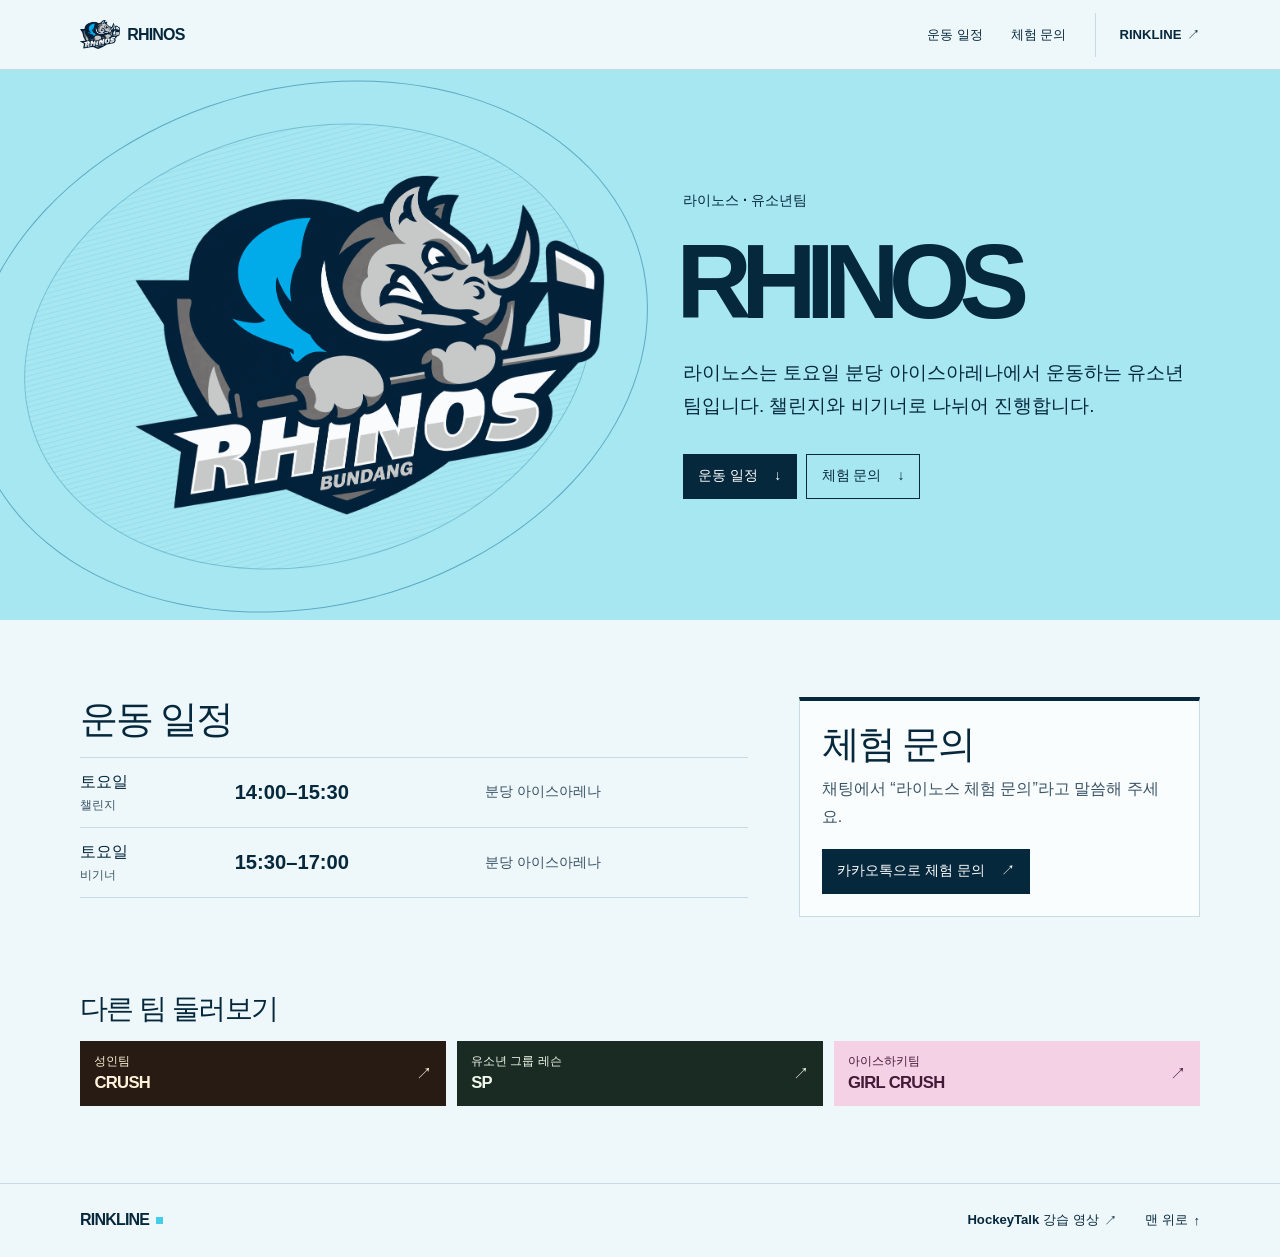
==== index.html @ 1366bc0f "Publish Rhinos-Hockey homepage" ====
<!doctype html>
<html lang="ko">
<head>
  <meta charset="utf-8">
  <meta name="viewport" content="width=device-width, initial-scale=1">
  <title>라이노스</title>
  <meta name="description" content="라이노스 아이스하키 팀을 소개합니다.">
  <link rel="canonical" href="https://wooengcompany.github.io/Rhinos-Hockey/">
  <meta property="og:type" content="website">
  <meta property="og:locale" content="ko_KR">
  <meta property="og:site_name" content="라이노스">
  <meta property="og:title" content="라이노스">
  <meta property="og:description" content="라이노스 아이스하키 팀을 소개합니다.">
  <meta property="og:url" content="https://wooengcompany.github.io/Rhinos-Hockey/">
  <meta property="og:image" content="https://wooengcompany.github.io/Rhinos-Hockey/logo.png">
  <link rel="icon" type="image/png" href="./favicon.png">
  <link rel="stylesheet" href="./style.css">
  <script type="application/ld+json">{"@context":"https://schema.org","@type":"WebSite","name":"라이노스","description":"라이노스 아이스하키 팀을 소개합니다.","url":"https://wooengcompany.github.io/Rhinos-Hockey/","inLanguage":"ko"}</script>
</head>
<body>
<div class="site site-rhinos theme-rhinos">
    
    <a class="skip-link" href="#main">본문으로 건너뛰기</a>
    <header class="site-header">
      <div class="wrap nav-inner">
        <a class="brand" href="./">
          <img src="./logo.png" alt="">
          <span>RHINOS</span>
        </a>
        <nav aria-label="주 메뉴">
          <a href="#schedule">운동 일정</a><a href="#join">체험 문의</a>
          <a class="hub-link" href="https://wooengcompany.github.io/Rinkline/">RINKLINE<span class="arrow" aria-hidden="true">↗</span></a>
        </nav>
      </div>
    </header>
    
    <main id="main">
      <section class="team-hero" aria-labelledby="team-title">
    <div class="wrap team-hero-inner">
      <div class="team-intro">
        <p class="eyebrow">라이노스 · 유소년팀</p>
        <h1 class="display" id="team-title">RHINOS</h1>
        <p class="hero-description">라이노스는 토요일 분당 아이스아레나에서 운동하는 유소년 팀입니다. 챌린지와 비기너로 나뉘어 진행합니다.</p>
        <div class="hero-actions">
          <a class="button " href="#schedule">운동 일정<span class="arrow" aria-hidden="true">↓</span></a>
          <a class="button button-outline" href="#join">체험 문의<span class="arrow" aria-hidden="true">↓</span></a>
        </div>
      </div>
      <div class="team-poster" aria-hidden="true">
        <div class="poster-detail"></div>
        <img src="./logo.png" alt="">
      </div>
    </div>
  </section>
      <div class="wrap section team-details">
        <section id="schedule" aria-labelledby="schedule-title">
          <h2 id="schedule-title">운동 일정</h2>
          <ul class="schedule-list"><li class="schedule-row">
      <span class="schedule-day">토요일<small>챌린지</small></span>
      <span class="schedule-time"><time datetime="14:00">14:00</time><span aria-hidden="true">–</span><span class="visually-hidden">부터 </span><time datetime="15:30">15:30</time></span>
      <span class="schedule-place">분당 아이스아레나</span>
    </li><li class="schedule-row">
      <span class="schedule-day">토요일<small>비기너</small></span>
      <span class="schedule-time"><time datetime="15:30">15:30</time><span aria-hidden="true">–</span><span class="visually-hidden">부터 </span><time datetime="17:00">17:00</time></span>
      <span class="schedule-place">분당 아이스아레나</span>
    </li></ul>
        </section>
        <section class="join-panel" id="join" aria-labelledby="join-title">
    <div>
      <h2 id="join-title">체험 문의</h2>
      <p>채팅에서 “라이노스 체험 문의”라고 말씀해 주세요.</p>
    </div>
    <a class="button " href="https://open.kakao.com/o/sJYblUYi">카카오톡으로 체험 문의<span class="arrow" aria-hidden="true">↗</span></a>
  </section>
      </div>
      <section class="wrap section nearby" aria-labelledby="nearby-title">
        <h2 id="nearby-title">다른 팀 둘러보기</h2>
        <div class="nearby-links">
          <a class="theme-crush" href="https://wooengcompany.github.io/Crush-Hockey/">
            <span><small>성인팀</small><strong>CRUSH</strong></span><span class="arrow" aria-hidden="true">↗</span>
          </a><a class="theme-sp" href="https://wooengcompany.github.io/SP-Hockey/">
            <span><small>유소년 그룹 레슨</small><strong>SP</strong></span><span class="arrow" aria-hidden="true">↗</span>
          </a><a class="theme-girlcrush" href="https://wooengcompany.github.io/Girlcrush-Hockey/">
            <span><small>아이스하키팀</small><strong>GIRL CRUSH</strong></span><span class="arrow" aria-hidden="true">↗</span>
          </a>
        </div>
      </section>
    </main>
    
    <footer class="site-footer">
      <div class="wrap footer-inner">
        <a class="brand" href="https://wooengcompany.github.io/Rinkline/">RINKLINE<span class="brand-dot" aria-hidden="true"></span></a>
        <nav aria-label="하단 메뉴">
          <a href="https://wooengcompany.github.io/HockeyTalk/">HockeyTalk 강습 영상<span class="arrow" aria-hidden="true">↗</span></a>
          <a href="#main">맨 위로<span class="arrow" aria-hidden="true">↑</span></a>
        </nav>
      </div>
    </footer>
  </div>
</body>
</html>
---- style.css ----
:root {
  color-scheme: light;
  font-family: Arial, "Apple SD Gothic Neo", "Malgun Gothic", sans-serif;
  font-synthesis: none;
  scroll-padding-top: 1rem;
}

*, *::before, *::after { box-sizing: border-box; }
body { margin: 0; }
h1, h2, h3, p, ul { margin: 0; }
a { color: inherit; text-decoration: none; }
img { display: block; max-width: 100%; height: auto; }
:focus-visible { outline: 3px solid currentColor; outline-offset: 4px; }

.theme-hub {
  --paper: #f4f3ea;
  --panel: #fffef8;
  --ink: #102433;
  --muted: #425462;
  --line: #d5d9d3;
  --accent: #c82b37;
  --action: #a9212c;
  --action-ink: #fff;
  --field: #102433;
  --field-ink: #f4f3ea;
  --card-bg: #102433;
  --card-ink: #fffef8;
}

.theme-crush {
  --paper: #fbf5e5;
  --panel: #fffcf4;
  --ink: #241b13;
  --muted: #5a4c37;
  --line: #ddceac;
  --accent: #ffc63c;
  --action: #ffc63c;
  --action-ink: #241b13;
  --field: #1e1812;
  --field-ink: #fff3cf;
  --card-bg: #271b13;
  --card-ink: #fff4d9;
}

.theme-rhinos {
  --paper: #eef7fa;
  --panel: #f9fdfe;
  --ink: #06283c;
  --muted: #3a5365;
  --line: #c6dbe3;
  --accent: #44cce9;
  --action: #06283c;
  --action-ink: #fff;
  --field: #a6e7f2;
  --field-ink: #06283c;
  --card-bg: #c5eaf3;
  --card-ink: #06283c;
}

.theme-sp {
  --paper: #eef1eb;
  --panel: #f9fbf6;
  --ink: #151c1b;
  --muted: #424e49;
  --line: #cdd6cd;
  --accent: #aee389;
  --action: #aee389;
  --action-ink: #151c1b;
  --field: #14231e;
  --field-ink: #f1f8eb;
  --card-bg: #1a2b23;
  --card-ink: #f1f8eb;
}

.theme-girlcrush {
  --paper: #fff2f5;
  --panel: #fffbfc;
  --ink: #3b1a32;
  --muted: #63455e;
  --line: #e9ccda;
  --accent: #f1a7cd;
  --action: #7f2257;
  --action-ink: #fff;
  --field: #f4cfdf;
  --field-ink: #421a38;
  --card-bg: #f4d1e4;
  --card-ink: #421a38;
}

.site {
  min-height: 100vh;
  background: var(--paper);
  color: var(--ink);
}

.wrap { width: min(1120px, calc(100% - clamp(2rem, 8vw, 7rem))); margin-inline: auto; }
.section { padding-block: clamp(2.75rem, 6vw, 5.5rem); }
.section-heading { margin-bottom: 1.45rem; }
.section-heading p, .join-panel p { margin-top: .55rem; color: var(--muted); line-height: 1.7; }
h2 { font-size: clamp(1.55rem, 3.1vw, 2.4rem); line-height: 1.15; letter-spacing: -.055em; }

.visually-hidden {
  position: absolute;
  width: 1px;
  height: 1px;
  clip-path: inset(50%);
  overflow: hidden;
  white-space: nowrap;
}

.skip-link {
  position: absolute;
  z-index: 5;
  top: .6rem;
  left: .6rem;
  transform: translateY(-200%);
  padding: .8rem;
  background: var(--panel);
  font-weight: 700;
}

.skip-link:focus-visible { transform: translateY(0); }
.site-header { border-bottom: 1px solid var(--line); }
.nav-inner, .footer-inner { display: flex; justify-content: space-between; align-items: center; gap: 1rem; }
.nav-inner { min-height: 69px; }
.brand { display: inline-flex; align-items: center; gap: .45rem; font-weight: 900; letter-spacing: -.05em; white-space: nowrap; }
.brand img { width: 40px; height: 40px; object-fit: contain; }
.site-sp .brand img { padding: 4px; background: var(--field); border-radius: 50%; }
.brand-dot { width: .42rem; height: .42rem; background: var(--accent); }
.site-header nav, .site-footer nav { display: flex; align-items: center; gap: clamp(.65rem, 3vw, 1.75rem); }
.site-header nav a, .site-footer nav a { display: inline-flex; align-items: center; gap: .35rem; min-height: 44px; font-size: .82rem; font-weight: 700; white-space: nowrap; }
.site-header nav a:hover, .site-footer nav a:hover { text-decoration: underline; text-underline-offset: .32rem; }
.hub-link { border-left: 1px solid var(--line); padding-left: clamp(.6rem, 2.5vw, 1.5rem); }
.arrow { flex: 0 0 auto; font-family: Arial, sans-serif; line-height: 1; }
.site-footer { padding-block: .9rem; border-top: 1px solid var(--line); }

.display {
  font-family: "Arial Black", Arial, sans-serif;
  font-size: clamp(3.35rem, 9.6vw, 9.3rem);
  font-weight: 900;
  line-height: .81;
  letter-spacing: -.105em;
}

.eyebrow { margin-bottom: clamp(1rem, 3vw, 1.8rem); font-size: .9rem; font-weight: 900; }
.hero-description { margin-block: clamp(1.25rem, 3vw, 2rem); font-size: clamp(.98rem, 1.8vw, 1.18rem); line-height: 1.75; }
.hero-actions { display: flex; flex-wrap: wrap; gap: .6rem; }
.button {
  display: inline-flex;
  justify-content: space-between;
  align-items: center;
  gap: 1rem;
  min-height: 45px;
  padding: .6rem .9rem;
  border: 1px solid var(--action);
  background: var(--action);
  color: var(--action-ink);
  font-size: .87rem;
  font-weight: 800;
  white-space: nowrap;
}

.button:hover { text-decoration: underline; text-underline-offset: .25rem; }
.button-outline { background: transparent; color: inherit; border-color: currentColor; }

.hub-hero {
  display: grid;
  grid-template-columns: 1fr 1fr;
  align-items: stretch;
  gap: clamp(1.6rem, 4.4vw, 4.15rem);
  padding-top: clamp(2.2rem, 6vw, 5.25rem);
}

.hub-intro { align-self: center; padding-block: .8rem 1.1rem; }
.hub-intro .eyebrow { display: flex; align-items: center; gap: .55rem; color: var(--action); }
.hub-intro .eyebrow::before { content: ""; width: 1.23rem; height: 3px; background: currentColor; }
.hub-intro .display { margin-left: -.06em; font-size: clamp(3rem, 9.2vw, 8.6rem); }
.hub-intro .display span { color: var(--action); }
.hub-intro .hero-description { color: var(--muted); }
.hub-poster {
  position: relative;
  isolation: isolate;
  display: grid;
  min-height: 325px;
  place-items: center;
  overflow: hidden;
  background: radial-gradient(ellipse at 43% 42%, #1f4353, var(--field) 78%);
  color: var(--field-ink);
}

.hub-poster::before, .hub-poster::after {
  position: absolute;
  content: "";
  width: 1px;
  height: 116%;
  top: -8%;
  left: 50%;
  background: #f4f3ea52;
  transform: rotate(37deg);
}

.hub-poster::after { background: #e7535b; transform: rotate(-37deg); opacity: .47; }
.hub-poster img { position: relative; z-index: 1; width: min(58%, 260px); filter: drop-shadow(0 10px 16px #081a27a6); }
.rink-diagram {
  position: absolute;
  top: 50%;
  left: 50%;
  width: 80%;
  aspect-ratio: 1.76;
  transform: translate(-50%, -50%) rotate(-14deg);
  border: 1px solid #f4f3ea70;
  border-radius: 21% / 36%;
  color: #f4f3ea70;
}

.rink-zone { position: absolute; top: 0; bottom: 0; border-left: 1px solid; }
.zone-left { left: 31%; }
.zone-right { right: 31%; }
.rink-faceoff, .rink-center { position: absolute; aspect-ratio: 1; width: 16%; border-radius: 50%; border: 1px solid; }
.faceoff-top-left { left: 11%; top: 13%; }
.faceoff-bottom-left { left: 11%; bottom: 13%; }
.faceoff-top-right { right: 11%; top: 13%; }
.faceoff-bottom-right { right: 11%; bottom: 13%; }
.rink-center { top: 50%; left: 50%; width: 17%; transform: translate(-50%, -50%); }

.team-grid { display: grid; grid-template-columns: repeat(4, minmax(0, 1fr)); gap: .75rem; }
.team-card {
  position: relative;
  display: flex;
  flex-direction: column;
  min-width: 0;
  padding: .65rem 1.15rem 1.2rem;
  background: var(--card-bg);
  color: var(--card-ink);
}

.team-card-logo { align-self: center; width: 100%; height: clamp(100px, 15vw, 164px); object-fit: contain; }
.team-card-copy { display: grid; gap: .3rem; margin-top: .6rem; }
.team-card-copy small { font-weight: 700; }
.team-card-copy strong { font-size: clamp(1.2rem, 2.2vw, 2rem); letter-spacing: -.075em; line-height: 1.05; }
.team-card-copy > span { font-size: .83rem; }
.team-card-arrow {
  position: absolute;
  top: .65rem;
  right: .65rem;
  display: grid;
  width: 32px;
  height: 32px;
  place-items: center;
  border: 1px solid;
  border-radius: 50%;
}

.team-card:hover .team-card-arrow, .team-card:focus-visible .team-card-arrow { color: var(--card-bg); background: var(--card-ink); border-color: var(--card-ink); }
.schedule-section { border-top: 1px solid var(--line); background: var(--panel); }
.hub-schedule-grid { display: grid; grid-template-columns: repeat(2, minmax(0, 1fr)); gap: .85rem; }
.hub-schedule-card { padding: 1.15rem; border: 1px solid var(--line); background: var(--paper); color: var(--ink); }
.hub-schedule-card h3 a { display: flex; justify-content: space-between; align-items: center; gap: .75rem; font-size: 1.2rem; font-weight: 900; letter-spacing: -.06em; }
.hub-schedule-card h3 a:hover { text-decoration: underline; text-underline-offset: .25rem; }
.schedule-list { list-style: none; padding: 0; margin-top: 1rem; border-top: 1px solid var(--line); }
.schedule-row { display: grid; grid-template-columns: minmax(4.1rem, 1fr) minmax(5.9rem, 1fr) minmax(7rem, 1.5fr); align-items: center; gap: .4rem .7rem; padding: .85rem 0; border-bottom: 1px solid var(--line); }
.schedule-day { font-weight: 800; }
.schedule-day small { display: block; margin-top: .25rem; color: var(--muted); font-size: .78rem; font-weight: 700; }
.schedule-time { font-weight: 700; font-variant-numeric: tabular-nums; white-space: nowrap; }
.schedule-place { color: var(--muted); font-size: .85rem; line-height: 1.5; }

.team-hero {
  position: relative;
  isolation: isolate;
  overflow: hidden;
  background: var(--field);
  color: var(--field-ink);
}

.team-hero-inner {
  display: grid;
  grid-template-columns: minmax(0, 1fr) minmax(0, 1fr);
  align-items: center;
  gap: 1.5rem;
  min-height: clamp(400px, 47vw, 550px);
  padding-block: clamp(2.5rem, 6vw, 5rem);
}

.team-intro, .team-poster { position: relative; }
.team-intro { z-index: 2; }
.team-intro .hero-description { max-width: 27em; }
.team-hero .display { margin-left: -.065em; }
.team-poster { display: grid; place-items: center; height: 100%; min-height: 260px; }
.team-poster img { z-index: 1; width: min(98%, 470px); max-height: 390px; object-fit: contain; }
.poster-detail { position: absolute; inset: 0; pointer-events: none; }
.site-crush .team-hero::before {
  content: "";
  position: absolute;
  z-index: -1;
  inset: -30% -29% -30% 56%;
  border-left: 12px double #ffc63c75;
  background: repeating-linear-gradient(90deg, #ffc63c0c 0 3px, transparent 3px 18px), #3d2614;
  transform: skew(-24deg);
}

.site-crush .poster-detail { inset: 9% 10%; border: 1px solid #ffc63c94; transform: skew(-20deg); }
.site-crush .team-poster img { filter: drop-shadow(0 12px 15px #0007); }

.site-rhinos .team-hero-inner { grid-template-columns: minmax(0, 1.12fr) minmax(0, 1fr); }
.site-rhinos .team-intro { order: 2; }
.site-rhinos .team-hero .display { font-size: clamp(3.2rem, 8.2vw, 8.1rem); }
.site-rhinos .poster-detail { inset: -15% 1% -16% -20%; border: 1px solid #0d688a7a; border-radius: 52%; transform: rotate(-15deg); }
.site-rhinos .poster-detail::before {
  position: absolute;
  content: "";
  inset: 8%;
  border: 1px solid #0d688a4a;
  border-radius: inherit;
  background: repeating-linear-gradient(0deg, #11789b14 0 1px, transparent 1px 5px);
}

.site-sp .team-hero {
  background-image: linear-gradient(#ccf5d412 1px, transparent 1px), linear-gradient(90deg, #ccf5d412 1px, transparent 1px);
  background-size: 29px 29px;
}

.site-sp .team-hero-inner { grid-template-columns: minmax(0, .68fr) minmax(0, 1.32fr); }
.site-sp .team-hero .display { color: var(--accent); font-size: clamp(4.5rem, 15vw, 13rem); }
.site-sp .team-poster img { width: min(82%, 380px); }
.site-sp .poster-detail { inset: 2%; border: 1px solid #aee38986; background: #0e1b1770; }
.site-sp .poster-detail::after { position: absolute; content: ""; inset: 8px; border: 1px dashed #aee38955; }

.site-girlcrush .team-hero-inner { grid-template-columns: minmax(0, .91fr) minmax(0, 1.09fr); }
.site-girlcrush .team-hero .display { font-size: clamp(3.4rem, 8.65vw, 8rem); }
.site-girlcrush .team-poster img { width: min(90%, 370px); }
.site-girlcrush .poster-detail { inset: 4% 7%; border-radius: 50% 46% 50% 43%; border: 1px solid #7f22578a; transform: rotate(-14deg); }
.site-girlcrush .poster-detail::before {
  position: absolute;
  content: "";
  inset: 8% -7%;
  border-radius: inherit;
  border: 1px solid #7f22576e;
  transform: rotate(28deg);
}

.site-girlcrush .team-hero::before {
  position: absolute;
  z-index: -1;
  content: "";
  inset: -22% -9% -50% 42%;
  background: #edb6d5;
  border-radius: 50%;
  transform: rotate(-26deg);
}

.team-details { display: grid; grid-template-columns: minmax(0, 1.25fr) minmax(0, .75fr); gap: clamp(1.6rem, 4vw, 4rem); }
.team-details .schedule-row { min-height: 70px; grid-template-columns: minmax(4rem, .6fr) minmax(7rem, 1fr) minmax(7rem, 1.1fr); }
.team-details .schedule-time { font-size: clamp(.95rem, 2vw, 1.26rem); }
.join-panel { display: flex; flex-direction: column; align-items: flex-start; justify-content: space-between; gap: 1.2rem; padding: 1.35rem; background: var(--panel); border: 1px solid var(--line); border-top: 4px solid var(--action); }
.join-panel .join-status { display: inline-flex; align-items: center; gap: .55rem; margin: 0; padding: .35rem .6rem; border: 1px solid var(--line); color: var(--ink); font-size: .8rem; font-weight: 700; }
.join-status span { width: .42rem; height: .42rem; border-radius: 50%; background: var(--muted); }
.nearby { padding-top: 0; }
.nearby h2 { margin-bottom: 1rem; font-size: clamp(1.25rem, 2.5vw, 1.75rem); }
.nearby-links { display: grid; grid-template-columns: repeat(3, minmax(0, 1fr)); gap: .65rem; }
.nearby-links a { display: flex; justify-content: space-between; align-items: center; gap: .6rem; padding: .8rem .9rem; background: var(--card-bg); color: var(--card-ink); }
.nearby-links a:hover strong { text-decoration: underline; text-underline-offset: .23rem; }
.nearby-links strong, .nearby-links small { display: block; }
.nearby-links strong { margin-top: .25rem; font-size: 1.04rem; letter-spacing: -.04em; }
.nearby-links small { font-size: .72rem; }

@media (max-width: 860px) {
  .hub-poster { min-height: 285px; }
  .hub-schedule-card .schedule-row { grid-template-columns: minmax(4rem, 1fr) auto; }
  .hub-schedule-card .schedule-place { grid-column: 1 / -1; }
  .team-details { grid-template-columns: minmax(0, 1.2fr) minmax(0, .8fr); }
  .team-details .schedule-row { grid-template-columns: minmax(4rem, 1fr) auto; }
  .team-details .schedule-place { grid-column: 1 / -1; }
}

@media (max-width: 640px) {
  .nav-inner { min-height: 56px; gap: .4rem; }
  .brand { font-size: .82rem; gap: .3rem; }
  .brand img { width: 29px; height: 29px; }
  .site-header nav { gap: .55rem; }
  .site-header nav a, .site-footer nav a { font-size: .72rem; }
  .hub-link { padding-left: .45rem; }
  .hub-hero { grid-template-columns: 1fr; gap: .75rem; }
  .hub-intro { padding-top: 0; }
  .hub-intro .display { font-size: clamp(3.35rem, 15.4vw, 6.2rem); }
  .hub-poster { min-height: 0; aspect-ratio: 1.65; }
  .hub-poster img { width: min(44%, 165px); }
  .team-grid { grid-template-columns: repeat(2, minmax(0, 1fr)); gap: .55rem; }
  .team-card { padding: .55rem .75rem .8rem; }
  .team-card-arrow { width: 25px; height: 25px; top: .45rem; right: .45rem; }
  .team-card-logo { height: clamp(96px, 24vw, 145px); }
  .hub-schedule-grid { grid-template-columns: 1fr; }
  .hub-schedule-card { padding: .95rem; }
  .hub-schedule-card .schedule-row, .team-details .schedule-row { grid-template-columns: minmax(3.65rem, .8fr) minmax(5.5rem, 1.2fr) minmax(5rem, 1.32fr); }
  .hub-schedule-card .schedule-place, .team-details .schedule-place { grid-column: auto; }
  .team-hero .team-hero-inner { grid-template-columns: 1fr; gap: 1.6rem; padding-block: 2.4rem 1.65rem; }
  .site-rhinos .team-intro { order: 0; }
  .team-hero .display, .site-rhinos .team-hero .display, .site-girlcrush .team-hero .display { font-size: clamp(3.85rem, 16vw, 6.5rem); }
  .site-sp .team-hero .display { font-size: clamp(5.25rem, 28vw, 8rem); }
  .team-poster { min-height: 0; height: auto; aspect-ratio: 1.7; }
  .team-poster img { width: 85%; max-height: min(57vw, 280px); }
  .site-crush .team-hero::before { inset: -30% -66% -30% 65%; }
  .site-rhinos .poster-detail { inset: -5% 7%; }
  .site-girlcrush .team-hero::before { inset: 15% -38% -40% 28%; }
  .site-girlcrush .team-poster img { width: 74%; }
  .team-details { grid-template-columns: 1fr; }
  .nearby-links { grid-template-columns: 1fr; }
}

@media (max-width: 365px) {
  .site-header .brand img { display: none; }
  .schedule-row { font-size: .87rem; }
  .schedule-place { font-size: .74rem; }
  .site-footer nav { gap: .5rem; }
}
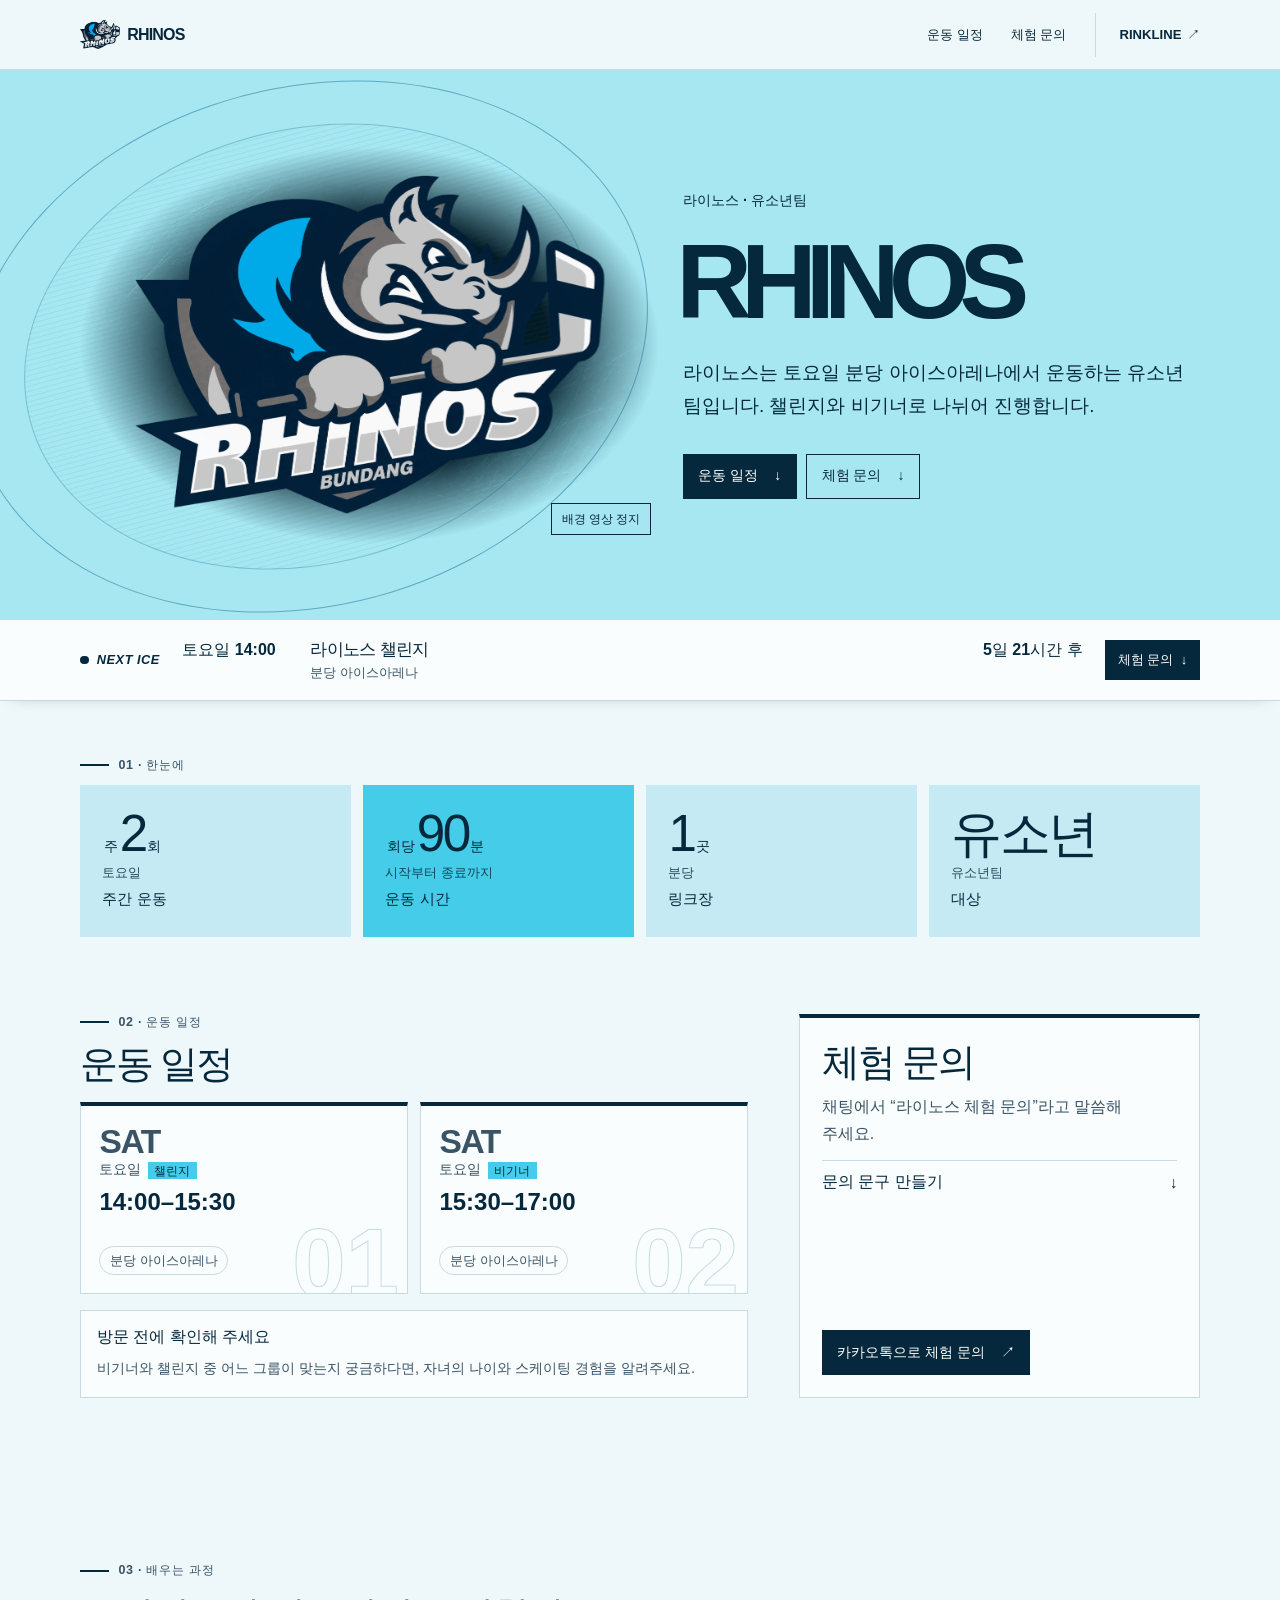
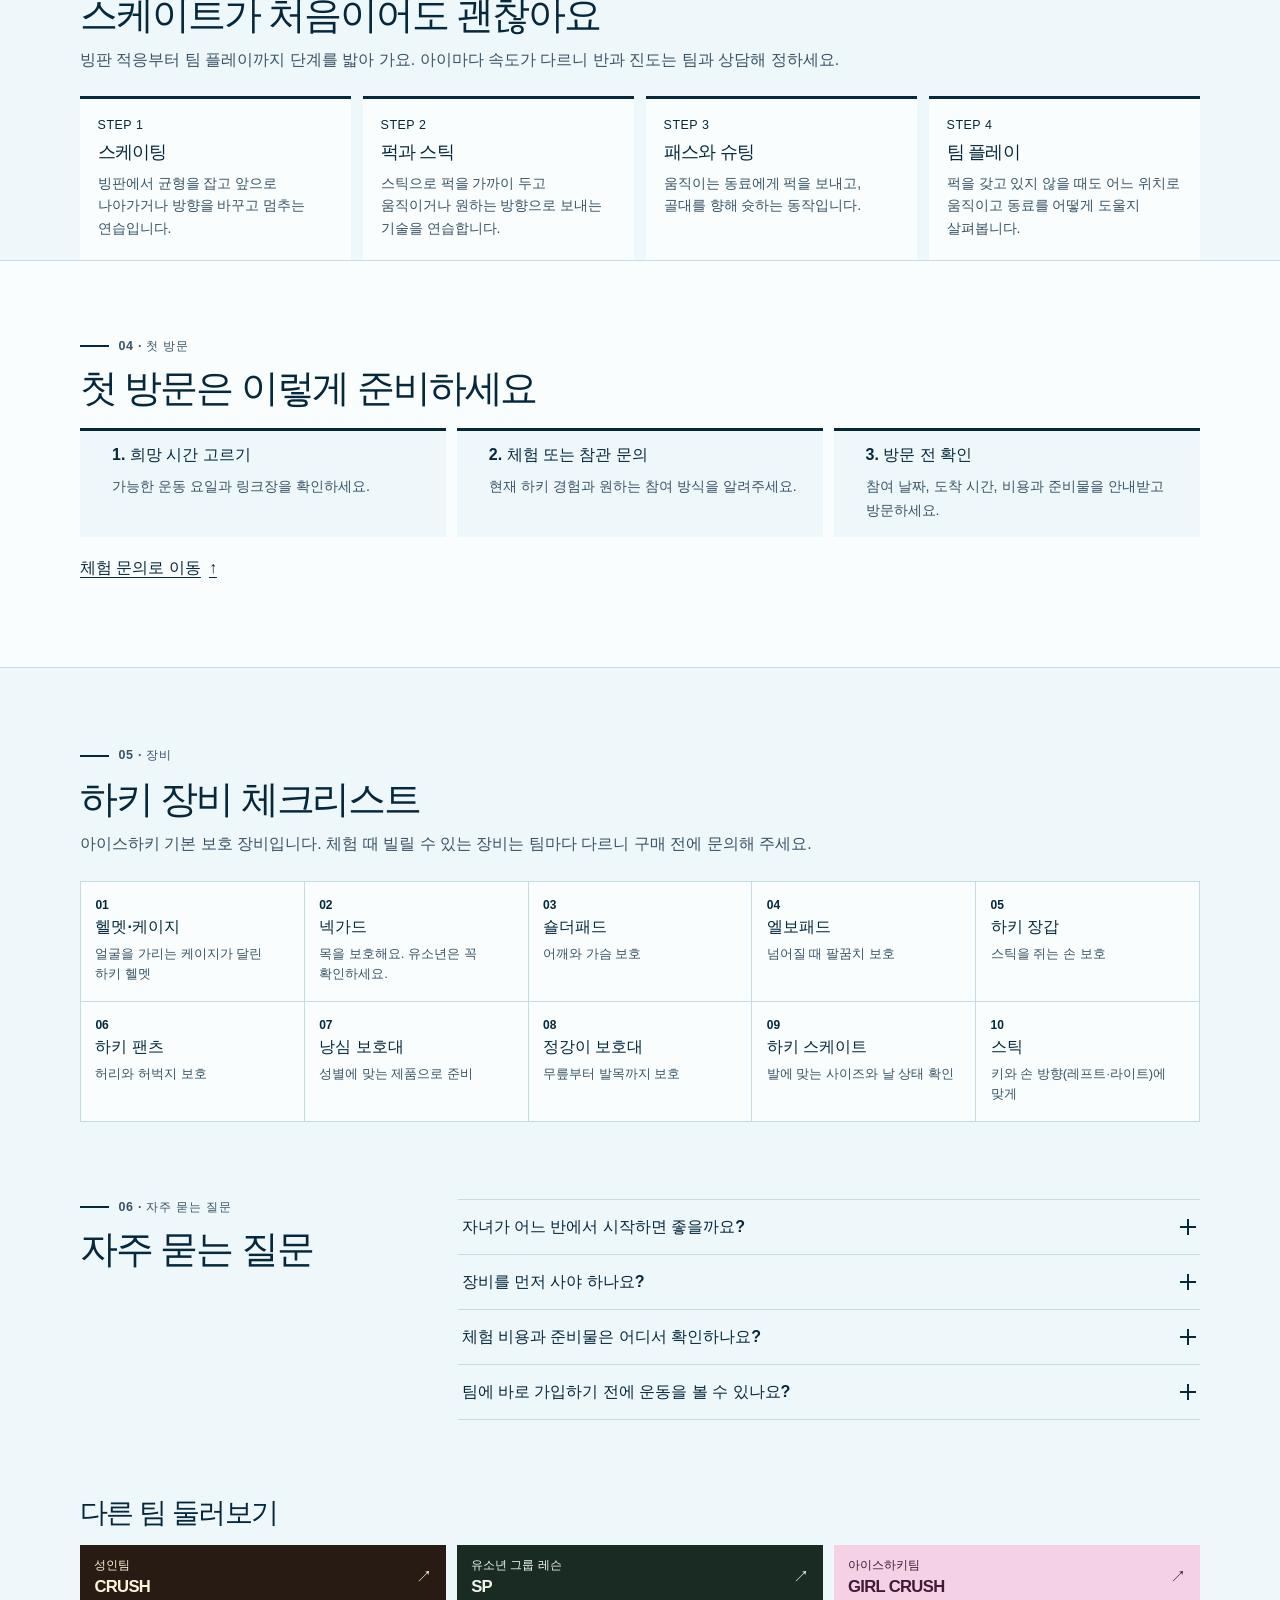
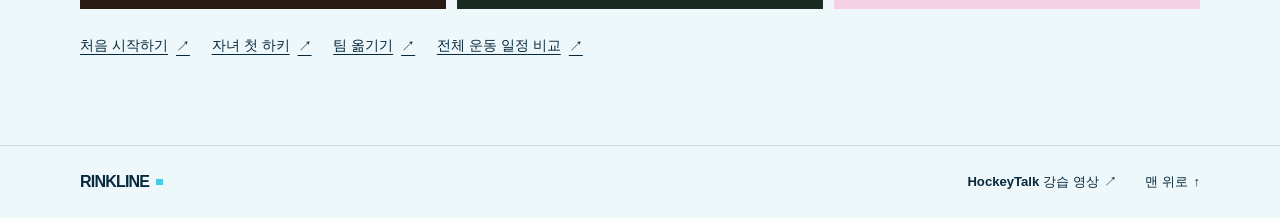
==== commit 7e82f306: "Deploy Rinkline-Source 0eb3ad169623afc0fc95e0899c958bcfd9ff8567" ====
--- a/index.html
+++ b/index.html
@@ -15,7 +15,9 @@
   <meta property="og:image" content="https://wooengcompany.github.io/Rhinos-Hockey/logo.png">
   <link rel="icon" type="image/png" href="./favicon.png">
   <link rel="stylesheet" href="./style.css">
-  <script type="application/ld+json">{"@context":"https://schema.org","@type":"WebSite","name":"라이노스","description":"라이노스 아이스하키 팀을 소개합니다.","url":"https://wooengcompany.github.io/Rhinos-Hockey/","inLanguage":"ko"}</script>
+  <script type="application/ld+json">{"@context":"https://schema.org","@graph":[{"@type":"WebSite","@id":"https://wooengcompany.github.io/Rhinos-Hockey/#website","name":"라이노스","url":"https://wooengcompany.github.io/Rhinos-Hockey/","inLanguage":"ko"},{"@type":"WebPage","@id":"https://wooengcompany.github.io/Rhinos-Hockey/#webpage","name":"라이노스","description":"라이노스 아이스하키 팀을 소개합니다.","url":"https://wooengcompany.github.io/Rhinos-Hockey/","inLanguage":"ko","isPartOf":{"@id":"https://wooengcompany.github.io/Rhinos-Hockey/#website"}}]}</script>
+  <script type="module" src="./practice-clock.mjs"></script>
+  <script type="module" src="./inquiry-draft.mjs"></script>
 </head>
 <body>
 <div class="site site-rhinos theme-rhinos">
@@ -24,7 +26,7 @@
     <header class="site-header">
       <div class="wrap nav-inner">
         <a class="brand" href="./">
-          <img src="./logo.png" alt="">
+          <img src="./logo.png" width="40" height="40" alt="">
           <span>RHINOS</span>
         </a>
         <nav aria-label="주 메뉴">
@@ -46,33 +48,124 @@
           <a class="button button-outline" href="#join">체험 문의<span class="arrow" aria-hidden="true">↓</span></a>
         </div>
       </div>
-      <div class="team-poster" aria-hidden="true">
-        <div class="poster-detail"></div>
-        <img src="./logo.png" alt="">
+      <div class="team-poster">
+        <video class="hero-video" autoplay muted loop playsinline preload="metadata" poster="./ice-texture.webp" aria-hidden="true" tabindex="-1">
+      <source src="./hero.mp4" type="video/mp4">
+    </video>
+        <div class="poster-detail" aria-hidden="true"></div>
+        <img src="./logo.png" width="1145" height="826" alt="" fetchpriority="high">
+        <button type="button" class="video-toggle" aria-pressed="false" hidden>배경 영상 정지</button>
       </div>
     </div>
   </section>
+  <div class="next-practice" data-next-practice="1" hidden>
+    <div class="wrap next-practice-inner">
+      <p class="next-up-label">NEXT ICE</p>
+      <ol></ol>
+      <a class="next-cta" href="#join">체험 문의<span class="arrow" aria-hidden="true">↓</span></a>
+    </div>
+  </div>
+      <section class="wrap team-stats" aria-labelledby="stats-title">
+    <p class="chapter">01 · 한눈에</p>
+    <h2 class="visually-hidden" id="stats-title">라이노스 한눈에 보기</h2>
+    <dl class="stat-cards">
+      <div>
+        <dt>주간 운동</dt>
+        <dd><span class="stat-value"><small>주</small>2<small>회</small></span><span class="stat-note">토요일</span></dd>
+      </div><div>
+        <dt>운동 시간</dt>
+        <dd><span class="stat-value"><small>회당</small>90<small>분</small></span><span class="stat-note">시작부터 종료까지</span></dd>
+      </div><div>
+        <dt>링크장</dt>
+        <dd><span class="stat-value">1<small>곳</small></span><span class="stat-note">분당</span></dd>
+      </div><div>
+        <dt>대상</dt>
+        <dd><span class="stat-value">유소년</span><span class="stat-note">유소년팀</span></dd>
+      </div>
+    </dl>
+  </section>
       <div class="wrap section team-details">
         <section id="schedule" aria-labelledby="schedule-title">
+          <p class="chapter">02 · 운동 일정</p>
           <h2 id="schedule-title">운동 일정</h2>
-          <ul class="schedule-list"><li class="schedule-row">
-      <span class="schedule-day">토요일<small>챌린지</small></span>
+          <ul class="schedule-list"><li class="schedule-row" data-day="토요일" data-region="분당" data-team="라이노스 챌린지" data-place="분당 아이스아레나">
+      <span class="schedule-day"><b class="schedule-code" aria-hidden="true">SAT</b>토요일<small>챌린지</small></span>
       <span class="schedule-time"><time datetime="14:00">14:00</time><span aria-hidden="true">–</span><span class="visually-hidden">부터 </span><time datetime="15:30">15:30</time></span>
-      <span class="schedule-place">분당 아이스아레나</span>
-    </li><li class="schedule-row">
-      <span class="schedule-day">토요일<small>비기너</small></span>
+      <a class="schedule-place" href="https://map.naver.com/p/search/%EB%B6%84%EB%8B%B9%20%EC%95%84%EC%9D%B4%EC%8A%A4%EC%95%84%EB%A0%88%EB%82%98">분당 아이스아레나<span class="visually-hidden"> 지도 보기</span></a>
+    </li><li class="schedule-row" data-day="토요일" data-region="분당" data-team="라이노스 비기너" data-place="분당 아이스아레나">
+      <span class="schedule-day"><b class="schedule-code" aria-hidden="true">SAT</b>토요일<small>비기너</small></span>
       <span class="schedule-time"><time datetime="15:30">15:30</time><span aria-hidden="true">–</span><span class="visually-hidden">부터 </span><time datetime="17:00">17:00</time></span>
-      <span class="schedule-place">분당 아이스아레나</span>
+      <a class="schedule-place" href="https://map.naver.com/p/search/%EB%B6%84%EB%8B%B9%20%EC%95%84%EC%9D%B4%EC%8A%A4%EC%95%84%EB%A0%88%EB%82%98">분당 아이스아레나<span class="visually-hidden"> 지도 보기</span></a>
     </li></ul>
+          <div class="visit-note"><h3>방문 전에 확인해 주세요</h3><p>비기너와 챌린지 중 어느 그룹이 맞는지 궁금하다면, 자녀의 나이와 스케이팅 경험을 알려주세요.</p></div>
         </section>
         <section class="join-panel" id="join" aria-labelledby="join-title">
     <div>
       <h2 id="join-title">체험 문의</h2>
       <p>채팅에서 “라이노스 체험 문의”라고 말씀해 주세요.</p>
+        <details class="inquiry-draft" data-team="라이노스" hidden>
+          <summary>문의 문구 만들기<span class="arrow" aria-hidden="true">↓</span></summary>
+          <p class="draft-help">문구를 복사한 뒤 채팅이나 이메일에서 빈칸을 채워 보내세요.</p>
+          <div class="draft-controls">
+            <label>문의 목적
+              <select name="purpose">
+                <option value="youth">자녀 체험</option>
+                <option value="transfer">팀 이동</option>
+                <option value="watch">훈련 참관</option>
+              </select>
+            </label>
+            <label>희망 일정
+              <select name="session">
+                <option value="">일정 상담</option>
+                <option>토요일 챌린지 14:00–15:30 · 분당 아이스아레나</option><option>토요일 비기너 15:30–17:00 · 분당 아이스아레나</option>
+              </select>
+            </label>
+          </div>
+          <label class="draft-message">보낼 문구<textarea readonly rows="6"></textarea></label>
+          <div class="draft-feedback"><button type="button" class="copy-draft" hidden>문구 복사</button><span role="status"></span></div>
+        </details>
     </div>
     <a class="button " href="https://open.kakao.com/o/sJYblUYi">카카오톡으로 체험 문의<span class="arrow" aria-hidden="true">↗</span></a>
   </section>
       </div>
+      <section class="wrap section learn" aria-labelledby="learn-title">
+    <div class="section-heading">
+      <p class="chapter">03 · 배우는 과정</p>
+      <h2 id="learn-title">스케이트가 처음이어도 괜찮아요</h2>
+      <p>빙판 적응부터 팀 플레이까지 단계를 밟아 가요. 아이마다 속도가 다르니 반과 진도는 팀과 상담해 정하세요.</p>
+    </div>
+    <ol class="learn-steps">
+      <li><span class="learn-step">STEP 1</span><strong>스케이팅</strong><p>빙판에서 균형을 잡고 앞으로 나아가거나 방향을 바꾸고 멈추는 연습입니다.</p></li><li><span class="learn-step">STEP 2</span><strong>퍽과 스틱</strong><p>스틱으로 퍽을 가까이 두고 움직이거나 원하는 방향으로 보내는 기술을 연습합니다.</p></li><li><span class="learn-step">STEP 3</span><strong>패스와 슈팅</strong><p>움직이는 동료에게 퍽을 보내고, 골대를 향해 슛하는 동작입니다.</p></li><li><span class="learn-step">STEP 4</span><strong>팀 플레이</strong><p>퍽을 갖고 있지 않을 때도 어느 위치로 움직이고 동료를 어떻게 도울지 살펴봅니다.</p></li>
+    </ol>
+  </section>
+      <section class="visit-section" aria-labelledby="visit-title">
+        <div class="wrap section">
+          <p class="chapter">04 · 첫 방문</p>
+          <h2 id="visit-title">첫 방문은 이렇게 준비하세요</h2>
+          <ol class="visit-steps">
+            <li><strong>희망 시간 고르기</strong><p>가능한 운동 요일과 링크장을 확인하세요.</p></li>
+            <li><strong>체험 또는 참관 문의</strong><p>현재 하키 경험과 원하는 참여 방식을 알려주세요.</p></li>
+            <li><strong>방문 전 확인</strong><p>참여 날짜, 도착 시간, 비용과 준비물을 안내받고 방문하세요.</p></li>
+          </ol>
+          <a class="text-link" href="#join">체험 문의로 이동<span class="arrow" aria-hidden="true">↑</span></a>
+        </div>
+      </section>
+      <section class="wrap section gear" aria-labelledby="gear-title">
+    <div class="section-heading">
+      <p class="chapter">05 · 장비</p>
+      <h2 id="gear-title">하키 장비 체크리스트</h2>
+      <p>아이스하키 기본 보호 장비입니다. 체험 때 빌릴 수 있는 장비는 팀마다 다르니 구매 전에 문의해 주세요.</p>
+    </div>
+    <ol class="gear-list">
+      <li><strong>헬멧·케이지</strong><span>얼굴을 가리는 케이지가 달린 하키 헬멧</span></li><li><strong>넥가드</strong><span>목을 보호해요. 유소년은 꼭 확인하세요.</span></li><li><strong>숄더패드</strong><span>어깨와 가슴 보호</span></li><li><strong>엘보패드</strong><span>넘어질 때 팔꿈치 보호</span></li><li><strong>하키 장갑</strong><span>스틱을 쥐는 손 보호</span></li><li><strong>하키 팬츠</strong><span>허리와 허벅지 보호</span></li><li><strong>낭심 보호대</strong><span>성별에 맞는 제품으로 준비</span></li><li><strong>정강이 보호대</strong><span>무릎부터 발목까지 보호</span></li><li><strong>하키 스케이트</strong><span>발에 맞는 사이즈와 날 상태 확인</span></li><li><strong>스틱</strong><span>키와 손 방향(레프트·라이트)에 맞게</span></li>
+    </ol>
+  </section>
+      <section class="wrap section faq-section" aria-labelledby="faq-title">
+    <div><p class="chapter">06 · 자주 묻는 질문</p><h2 id="faq-title">자주 묻는 질문</h2></div>
+    <div class="faq-list">
+      <details><summary>자녀가 어느 반에서 시작하면 좋을까요?<span aria-hidden="true"></span></summary><p>자녀의 나이와 스케이트 경험을 알려주세요. 라이노스는 비기너와 챌린지 시간이 따로 있고, SP는 그룹 레슨의 참여 대상과 운영 방식을 문의할 수 있어요.</p></details><details><summary>장비를 먼저 사야 하나요?<span aria-hidden="true"></span></summary><p>구매 전에 체험에 필요한 장비와 대여 가능한 품목을 확인해 보세요. 장비가 있다면 보유한 품목을 알려주면 준비물을 안내받기 쉽습니다.</p></details><details><summary>체험 비용과 준비물은 어디서 확인하나요?<span aria-hidden="true"></span></summary><p>희망 팀 페이지의 문의 채널에서 체험 비용, 장비 대여 여부, 준비물과 도착 시간을 확인해 주세요.</p></details><details><summary>팀에 바로 가입하기 전에 운동을 볼 수 있나요?<span aria-hidden="true"></span></summary><p>체험이나 참관이 가능한 날짜를 팀에 문의해 주세요. 기존 하키 경험과 방문 가능한 요일을 함께 알려주면 이야기를 시작하기 쉽습니다.</p></details>
+    </div>
+  </section>
       <section class="wrap section nearby" aria-labelledby="nearby-title">
         <h2 id="nearby-title">다른 팀 둘러보기</h2>
         <div class="nearby-links">
@@ -84,7 +177,12 @@
             <span><small>아이스하키팀</small><strong>GIRL CRUSH</strong></span><span class="arrow" aria-hidden="true">↗</span>
           </a>
         </div>
+        <div class="team-guide-links">
+          <a class="text-link" href="https://wooengcompany.github.io/Rinkline/#start">처음 시작하기<span class="arrow" aria-hidden="true">↗</span></a><a class="text-link" href="https://wooengcompany.github.io/Rinkline/#youth">자녀 첫 하키<span class="arrow" aria-hidden="true">↗</span></a><a class="text-link" href="https://wooengcompany.github.io/Rinkline/#transfer">팀 옮기기<span class="arrow" aria-hidden="true">↗</span></a>
+          <a class="text-link" href="https://wooengcompany.github.io/Rinkline/#schedule">전체 운동 일정 비교<span class="arrow" aria-hidden="true">↗</span></a>
+        </div>
       </section>
+      <a class="sticky-cta" href="#join">라이노스 체험 문의<span class="arrow" aria-hidden="true">↑</span></a>
     </main>
     
     <footer class="site-footer">
--- a/style.css
+++ b/style.css
@@ -88,6 +88,8 @@
 }
 
 .site {
+  --motion-ease: cubic-bezier(.2, .75, .3, 1);
+  --motion-fast: 180ms;
   min-height: 100vh;
   background: var(--paper);
   color: var(--ink);
@@ -97,6 +99,7 @@
 .section { padding-block: clamp(2.75rem, 6vw, 5.5rem); }
 .section-heading { margin-bottom: 1.45rem; }
 .section-heading p, .join-panel p { margin-top: .55rem; color: var(--muted); line-height: 1.7; }
+.section-heading p, .join-panel p, .hero-description, .schedule-place { word-break: keep-all; overflow-wrap: anywhere; }
 h2 { font-size: clamp(1.55rem, 3.1vw, 2.4rem); line-height: 1.15; letter-spacing: -.055em; }
 
 .visually-hidden {
@@ -167,7 +170,7 @@
   display: grid;
   grid-template-columns: 1fr 1fr;
   align-items: stretch;
-  gap: clamp(1.6rem, 4.4vw, 4.15rem);
+  gap: clamp(1rem, 3vw, 2rem) clamp(1.6rem, 4.4vw, 4.15rem);
   padding-top: clamp(2.2rem, 6vw, 5.25rem);
 }
 
@@ -184,7 +187,8 @@
   min-height: 325px;
   place-items: center;
   overflow: hidden;
-  background: radial-gradient(ellipse at 43% 42%, #1f4353, var(--field) 78%);
+  background: radial-gradient(ellipse at 43% 42%, #10243330, #10243380 78%),
+    var(--field) url("./ice-texture.webp") center / cover;
   color: var(--field-ink);
 }
 
@@ -223,6 +227,227 @@
 .faceoff-bottom-right { right: 11%; bottom: 13%; }
 .rink-center { top: 50%; left: 50%; width: 17%; transform: translate(-50%, -50%); }
 
+.puck-track {
+  position: absolute;
+  inset: 0;
+  color: #ffc1a0;
+  transform: translate(35%, 16%);
+}
+
+.puck-track b {
+  position: absolute;
+  top: 50%;
+  left: 50%;
+  width: clamp(.45rem, 1.2vw, .85rem);
+  aspect-ratio: 1;
+  border: 2px solid currentColor;
+  border-radius: 50%;
+  background: #a9212c;
+  box-shadow: 0 0 16px currentColor;
+}
+
+.pathways {
+  display: grid;
+  grid-column: 1 / -1;
+  grid-template-columns: repeat(3, minmax(0, 1fr));
+  gap: .75rem;
+}
+
+.pathway {
+  display: flex;
+  align-items: center;
+  justify-content: space-between;
+  gap: 1rem;
+  padding: clamp(1rem, 2.5vw, 1.65rem);
+  border: 1px solid var(--line);
+  border-top: 4px solid var(--path-color);
+  background: var(--panel);
+}
+
+.pathway-start { --path-color: var(--action); }
+.pathway-youth { --path-color: #195e73; }
+.pathway-transfer { --path-color: var(--field); }
+.pathway-copy { display: grid; gap: .38rem; }
+.pathway strong { font-size: clamp(1.22rem, 2.45vw, 1.8rem); letter-spacing: -.065em; }
+.pathway-copy > span { color: var(--muted); line-height: 1.55; }
+.pathway > .arrow { display: grid; place-items: center; width: 2.2rem; aspect-ratio: 1; border: 1px solid; color: var(--path-color); }
+.pathway:is(:hover, :focus-visible) { border-color: var(--path-color); }
+.pathway:is(:hover, :focus-visible) > .arrow { background: var(--path-color); border-color: var(--path-color); color: #fff; }
+
+.guide-section {
+  background: var(--field);
+  color: var(--field-ink);
+}
+
+.guide-section .section-heading p { color: #dbe5eb; }
+.guide-grid { display: grid; grid-template-columns: repeat(3, minmax(0, 1fr)); gap: clamp(.8rem, 2vw, 1.25rem); }
+.guide {
+  --guide-marker: #ffc1a0;
+  display: flex;
+  flex-direction: column;
+  padding: clamp(1.15rem, 3vw, 2.1rem);
+  border: 1px solid #8199a8;
+  background: #1a3242;
+}
+.guide#youth { --guide-marker: #a6e7f2; }
+.guide#transfer { --guide-marker: #dce6ef; }
+.guide:target { outline: 2px solid var(--guide-marker); outline-offset: 3px; }
+.guide h3 { font-size: clamp(1.25rem, 2.35vw, 1.8rem); letter-spacing: -.055em; }
+.guide ol { margin: 1.45rem 0 1.1rem; padding: 0; list-style: none; }
+.guide li { position: relative; padding: 0 0 1.1rem 2.65rem; }
+.guide li:not(:last-child)::after { position: absolute; top: 1.7rem; bottom: 0; left: .84rem; width: 1px; background: #8199a8; content: ""; }
+.guide-step-number {
+  position: absolute;
+  top: -.05rem;
+  left: 0;
+  display: grid;
+  place-items: center;
+  width: 1.75rem;
+  aspect-ratio: 1;
+  border: 1px solid;
+  border-radius: 50%;
+  color: var(--guide-marker);
+  font-size: .78rem;
+  font-weight: 800;
+}
+.guide li:last-child { padding-bottom: 0; }
+.guide p { margin-top: .32rem; color: #dbe5eb; line-height: 1.65; }
+.guide .text-link { color: var(--guide-marker); }
+.guide-actions { display: flex; flex-wrap: wrap; gap: 0 .9rem; margin-top: auto; }
+.text-link { display: inline-flex; align-items: center; gap: .5rem; min-height: 44px; font-weight: 800; text-decoration: underline; text-underline-offset: .26rem; }
+
+.schedule-filters { display: flex; flex-wrap: wrap; align-items: end; gap: .75rem; margin-bottom: .9rem; }
+.schedule-filters[hidden], .schedule-row[hidden] { display: none; }
+.schedule-filters label { display: grid; gap: .35rem; min-width: min(9rem, 100%); font-size: .85rem; font-weight: 800; }
+.schedule-filters select, .schedule-filters button {
+  min-height: 44px;
+  padding: .5rem .65rem;
+  border: 1px solid var(--muted);
+  border-radius: 0;
+  background: var(--panel);
+  color: var(--ink);
+  font: inherit;
+}
+.schedule-filters button { cursor: pointer; font-size: .84rem; font-weight: 800; }
+.schedule-filters button:hover { background: var(--paper); }
+.filter-status { margin-bottom: .8rem; color: var(--muted); font-size: .9rem; font-weight: 700; }
+.filter-status:empty { display: none; }
+.schedule-team-type { margin-top: .3rem; color: var(--muted); font-size: .82rem; }
+.schedule-location-link { margin-top: .8rem; }
+
+.location-grid { display: grid; grid-template-columns: repeat(3, minmax(0, 1fr)); gap: .85rem; }
+.location { padding: clamp(1rem, 3vw, 1.5rem); background: var(--panel); border: 1px solid var(--line); border-top: 4px solid var(--action); }
+.location > p { margin-bottom: .42rem; color: var(--action); font-size: .85rem; font-weight: 800; }
+.location h3, .skill-board dt { font-size: clamp(1.08rem, 2vw, 1.4rem); letter-spacing: -.055em; }
+.location ul { margin-top: .8rem; padding: 0; list-style: none; }
+.location li { border-top: 1px solid var(--line); }
+.location li a { display: flex; align-items: center; justify-content: space-between; flex-wrap: wrap; gap: .3rem .6rem; min-height: 44px; }
+.location li a:hover strong { text-decoration: underline; text-underline-offset: .2rem; }
+.location li a > span { display: inline-flex; align-items: center; gap: .42rem; color: var(--muted); font-size: .82rem; }
+
+.fundamentals { display: grid; grid-template-columns: minmax(0, .8fr) minmax(0, 1.2fr); align-items: start; gap: 1.6rem; border-block: 1px solid var(--line); }
+.fundamentals-intro p, .hub-contact p, .visit-note p, .visit-steps p { margin-top: .55rem; color: var(--muted); line-height: 1.65; }
+.fundamentals-intro a { margin-top: .6rem; }
+.skill-board { display: grid; grid-template-columns: repeat(2, minmax(0, 1fr)); gap: 1px; margin: 0; padding: 1px; background: var(--line); }
+.skill-board > div { padding: clamp(.85rem, 2.6vw, 1.45rem); background: var(--panel); }
+.skill-board dt { display: flex; align-items: center; gap: .48rem; font-weight: 800; }
+.skill-board dt::before { flex: 0 0 .55rem; width: .55rem; aspect-ratio: 1; border: 2px solid var(--action); border-radius: 50%; content: ""; }
+.skill-board dd { margin: .42rem 0 0; color: var(--muted); font-size: .9rem; line-height: 1.65; }
+.hub-contact { display: flex; align-items: center; justify-content: space-between; flex-wrap: wrap; gap: 1rem; margin-bottom: clamp(2.5rem, 6vw, 5rem); padding: clamp(1.2rem, 4vw, 2.25rem); border-left: 4px solid var(--action); background: var(--panel); }
+.hub-contact h2 { font-size: clamp(1.35rem, 3vw, 2.15rem); }
+
+.faq-section { display: grid; grid-template-columns: minmax(0, .65fr) minmax(0, 1.35fr); gap: 1.25rem; }
+.faq-list { border-top: 1px solid var(--line); }
+.faq-list details { border-bottom: 1px solid var(--line); }
+.faq-list summary {
+  display: flex;
+  align-items: center;
+  justify-content: space-between;
+  gap: .8rem;
+  min-height: 54px;
+  padding: .7rem .25rem;
+  cursor: pointer;
+  font-weight: 800;
+  line-height: 1.5;
+  list-style: none;
+}
+.faq-list summary::-webkit-details-marker { display: none; }
+.faq-list summary span { position: relative; flex: 0 0 1rem; width: 1rem; height: 1rem; color: var(--action); }
+.faq-list summary span::before, .faq-list summary span::after { position: absolute; inset: calc(50% - 1px) 0 auto; height: 2px; background: currentColor; content: ""; }
+.faq-list summary span::after { transform: rotate(90deg); }
+.faq-list details[open] summary span::after { transform: rotate(0); }
+.faq-list details p { padding: 0 1.5rem .85rem .25rem; color: var(--muted); line-height: 1.7; }
+.pathway-copy, .guide, .faq-list, .location, .fundamentals, .hub-contact, .visit-note, .visit-steps { word-break: keep-all; overflow-wrap: anywhere; }
+
+.visit-note { margin-top: 1rem; padding: 1rem; border: 1px solid var(--line); background: var(--panel); }
+.visit-note h3 { font-size: 1rem; }
+.visit-note p, .visit-steps p { font-size: .9rem; }
+.visit-section { margin-bottom: clamp(2.5rem, 6vw, 5rem); border-block: 1px solid var(--line); background: var(--panel); }
+.visit-steps { display: grid; grid-template-columns: repeat(3, minmax(0, 1fr)); gap: .65rem; margin: 1.1rem 0 .6rem; padding: 0; }
+.visit-steps li { padding: .9rem .9rem .9rem 2rem; list-style-position: inside; border-top: 3px solid var(--action); background: var(--paper); }
+.visit-steps li::marker { font-weight: 800; }
+.inquiry-draft { margin-top: .8rem; border-top: 1px solid var(--line); }
+.inquiry-draft summary { display: flex; justify-content: space-between; align-items: center; gap: .5rem; min-height: 44px; font-weight: 800; cursor: pointer; list-style: none; }
+.inquiry-draft summary::-webkit-details-marker { display: none; }
+.inquiry-draft[open] summary .arrow { transform: rotate(180deg); }
+.join-panel > div { width: 100%; }
+.web-inquiry { justify-content: flex-start; }
+.web-inquiry-form { width: 100%; }
+.web-inquiry-form fieldset { display: grid; gap: .75rem; min-width: 0; margin: 0; padding: 0; border: 0; }
+.web-inquiry-form label { display: grid; gap: .35rem; min-width: 0; font-size: .875rem; font-weight: 750; }
+.web-inquiry-schedule { display: grid; gap: .75rem; }
+.web-inquiry-form input:not([type="checkbox"]), .web-inquiry-form select {
+  width: 100%; min-width: 0; min-height: 44px; padding: .55rem; border: 1px solid var(--muted);
+  border-radius: 0; background: var(--panel); color: var(--ink); font: inherit;
+}
+.web-inquiry-form .inquiry-consent { display: flex; align-items: flex-start; gap: .45rem; line-height: 1.6; }
+.inquiry-consent input { flex: none; width: 1rem; height: 1rem; margin: .19rem 0 0; accent-color: var(--action); }
+.inquiry-privacy { padding-block: .45rem; border-block: 1px solid var(--line); font-size: .84rem; line-height: 1.65; }
+.inquiry-privacy summary { cursor: pointer; font-weight: 700; }
+.web-inquiry-form button { justify-self: start; font-family: inherit; cursor: pointer; }
+.web-inquiry-form fieldset:disabled button, .web-inquiry-form button:disabled { opacity: .55; cursor: default; }
+.web-inquiry-feedback:empty { display: none; }
+.join-panel .web-inquiry-feedback { color: var(--ink); font-weight: 700; }
+.join-panel .draft-help { margin-top: 0; font-size: .85rem; }
+.draft-controls { display: grid; gap: .65rem; margin-top: .7rem; }
+.draft-controls label, .draft-message { display: grid; gap: .3rem; min-width: 0; font-size: .87rem; font-weight: 800; }
+.draft-message { margin-top: .65rem; }
+.draft-controls select, .draft-message textarea, .copy-draft { width: 100%; padding: .5rem; border: 1px solid var(--muted); border-radius: 0; background: var(--panel); color: var(--ink); font: inherit; }
+.draft-controls select, .copy-draft { min-height: 44px; }
+.draft-message textarea { resize: vertical; font-weight: 400; line-height: 1.55; }
+.draft-feedback { display: flex; align-items: center; flex-wrap: wrap; gap: .5rem; margin-top: .48rem; color: var(--muted); font-size: .85rem; }
+.copy-draft { width: auto; cursor: pointer; font-weight: 800; }
+.copy-draft:hover { background: var(--paper); }
+.team-guide-links { display: flex; flex-wrap: wrap; gap: .2rem 1.35rem; margin-top: .9rem; font-size: .9rem; }
+
+@media (prefers-reduced-motion: no-preference) {
+  .puck-track { animation: puck-pass 1.55s var(--motion-ease) .15s both; }
+  .hub-poster img, .team-poster img { animation: poster-arrival 530ms var(--motion-ease) both; }
+  .pathway > .arrow, .button .arrow, .team-card-arrow, .faq-list summary span::after { transition: transform var(--motion-fast) var(--motion-ease); }
+  .pathway:is(:hover, :focus-visible) > .arrow { transform: translateY(.18rem); }
+  .button:is(:hover, :focus-visible) .arrow, .team-card:is(:hover, :focus-visible) .team-card-arrow { transform: translateX(.16rem); }
+  .faq-list details[open] p { animation: answer-open 190ms var(--motion-ease) both; }
+  .inquiry-draft summary .arrow, .location li a .arrow { transition: transform var(--motion-fast) var(--motion-ease); }
+  .location li a:is(:hover, :focus-visible) .arrow { transform: translate(.12rem, -.12rem); }
+}
+
+@keyframes puck-pass {
+  0% { opacity: 0; transform: translate(-42%, 23%); }
+  18% { opacity: 1; }
+  48% { transform: translate(-17%, -34%); }
+  100% { opacity: 1; transform: translate(35%, 16%); }
+}
+
+@keyframes poster-arrival {
+  from { opacity: .35; transform: scale(.92); }
+  to { opacity: 1; transform: scale(1); }
+}
+
+@keyframes answer-open {
+  from { opacity: .25; transform: translateY(-.2rem); }
+  to { opacity: 1; transform: translateY(0); }
+}
+
 .team-grid { display: grid; grid-template-columns: repeat(4, minmax(0, 1fr)); gap: .75rem; }
 .team-card {
   position: relative;
@@ -236,7 +461,7 @@
 
 .team-card-logo { align-self: center; width: 100%; height: clamp(100px, 15vw, 164px); object-fit: contain; }
 .team-card-copy { display: grid; gap: .3rem; margin-top: .6rem; }
-.team-card-copy small { font-weight: 700; }
+.team-card-copy small { font-weight: 700; word-break: keep-all; overflow-wrap: anywhere; }
 .team-card-copy strong { font-size: clamp(1.2rem, 2.2vw, 2rem); letter-spacing: -.075em; line-height: 1.05; }
 .team-card-copy > span { font-size: .83rem; }
 .team-card-arrow {
@@ -363,6 +588,96 @@
 .nearby-links strong { margin-top: .25rem; font-size: 1.04rem; letter-spacing: -.04em; }
 .nearby-links small { font-size: .72rem; }
 
+/* 히어로 배경 영상 (HyperFrames 렌더, video/ 폴더 참고) */
+.hero-video {
+  position: absolute;
+  z-index: -1;
+  inset: 0;
+  width: 100%;
+  height: 100%;
+  object-fit: cover;
+  pointer-events: none;
+}
+.team-poster { isolation: isolate; }
+.team-poster .hero-video { -webkit-mask-image: radial-gradient(closest-side, #000 62%, transparent); mask-image: radial-gradient(closest-side, #000 62%, transparent); }
+.video-toggle {
+  position: absolute;
+  z-index: 2;
+  right: .5rem;
+  bottom: .5rem;
+  min-height: 32px;
+  padding: .3rem .6rem;
+  border: 1px solid currentColor;
+  background: color-mix(in srgb, var(--field) 80%, transparent);
+  color: var(--field-ink);
+  font: inherit;
+  font-size: .72rem;
+  font-weight: 800;
+  cursor: pointer;
+}
+.video-toggle[hidden] { display: none; }
+a.schedule-place { text-decoration: underline; text-decoration-color: var(--line); text-underline-offset: .25rem; }
+a.schedule-place:hover { color: var(--ink); text-decoration-color: currentColor; }
+
+/* 다음 운동 + 숫자 요약 */
+.hub-pulse { display: grid; grid-template-columns: minmax(0, 1.25fr) minmax(0, 1fr); align-items: stretch; gap: .75rem; margin-top: clamp(1.6rem, 4vw, 2.6rem); }
+.next-up, .stat-row { padding: clamp(1rem, 2.6vw, 1.5rem); background: var(--field); color: var(--field-ink); }
+.next-up[hidden], .next-practice[hidden] { display: none; }
+.next-up-label { display: flex; align-items: center; gap: .5rem; font-size: .8rem; font-weight: 900; letter-spacing: .02em; }
+.next-up-label::before { width: .55rem; aspect-ratio: 1; border-radius: 50%; background: var(--accent); content: ""; }
+[data-next-practice] ol { margin: .7rem 0 0; padding: 0; list-style: none; }
+[data-next-practice] li { display: grid; grid-template-columns: 7.2rem minmax(0, 1fr) auto; align-items: baseline; gap: .2rem .8rem; padding: .55rem 0; border-top: 1px solid color-mix(in srgb, var(--field-ink) 22%, transparent); }
+.next-when { font-weight: 800; font-variant-numeric: tabular-nums; }
+.next-team { font-size: 1.05rem; letter-spacing: -.04em; }
+.next-place { grid-column: 2; font-size: .8rem; opacity: .78; }
+.next-countdown { grid-row: 1; grid-column: 3; color: var(--accent); font-style: normal; font-weight: 800; font-variant-numeric: tabular-nums; white-space: nowrap; }
+.theme-hub .next-countdown { color: #ffc1a0; }
+.is-live .next-countdown::before { display: inline-block; width: .45rem; aspect-ratio: 1; margin-right: .35rem; border-radius: 50%; background: currentColor; content: ""; }
+.stat-row { display: grid; grid-template-columns: repeat(2, minmax(0, 1fr)); gap: 1px; margin: 0; padding: 0; background: color-mix(in srgb, var(--field-ink) 22%, transparent); }
+.stat-row > div { display: flex; flex-direction: column-reverse; justify-content: flex-end; padding: clamp(.8rem, 2.2vw, 1.2rem); background: var(--field); }
+.stat-row dt { font-size: .82rem; font-weight: 700; opacity: .8; }
+.stat-row dd { margin: 0; font-family: "Arial Black", Arial, sans-serif; font-size: clamp(2.2rem, 5vw, 3.6rem); line-height: 1; letter-spacing: -.06em; }
+
+.ticker { display: flex; overflow: hidden; margin-top: .75rem; border-block: 1px solid var(--line); background: var(--panel); white-space: nowrap; }
+.ticker ul { display: flex; flex: 0 0 auto; gap: 2.2rem; margin: 0; padding: .7rem 1.1rem; list-style: none; font-size: .86rem; }
+.ticker li { display: inline-flex; align-items: center; gap: .4rem; color: var(--muted); }
+.ticker li b { display: grid; place-items: center; width: 1.5rem; aspect-ratio: 1; background: var(--card-bg); color: var(--card-ink); font-size: .72rem; }
+.ticker li strong { color: var(--ink); }
+
+.next-practice { border-bottom: 1px solid var(--line); background: var(--panel); }
+.next-practice-inner { display: grid; grid-template-columns: auto minmax(0, 1fr); align-items: center; gap: .3rem 1.4rem; padding-block: .6rem; }
+.next-practice .next-up-label::before { background: var(--action); }
+.next-practice ol { margin: 0; }
+.next-practice li { border-top: 0; }
+.next-practice .next-countdown { color: var(--action); }
+.site-crush .next-practice .next-countdown, .site-sp .next-practice .next-countdown { color: var(--ink); background: var(--accent); padding: .15rem .45rem; }
+
+/* 장비 체크리스트 */
+.gear { padding-top: 0; }
+.gear-list { display: grid; grid-template-columns: repeat(5, minmax(0, 1fr)); gap: 1px; margin: 0; padding: 1px; background: var(--line); list-style: none; counter-reset: gear; }
+.gear-list li { display: grid; align-content: start; gap: .35rem; padding: 1rem .9rem 1.1rem; background: var(--panel); counter-increment: gear; word-break: keep-all; overflow-wrap: anywhere; }
+.gear-list li::before { color: var(--action); font-size: .75rem; font-weight: 900; font-variant-numeric: tabular-nums; content: counter(gear, decimal-leading-zero); }
+.gear-list span { color: var(--muted); font-size: .82rem; line-height: 1.5; }
+
+@media (prefers-reduced-motion: no-preference) {
+  .ticker ul { animation: ticker 38s linear infinite; }
+  .ticker:hover ul { animation-play-state: paused; }
+}
+@keyframes ticker { to { transform: translateX(-100%); } }
+@media (prefers-reduced-motion: reduce) { .ticker { overflow-x: auto; } }
+
+@media (max-width: 860px) {
+  .hub-pulse { grid-template-columns: 1fr; }
+  .gear-list { grid-template-columns: repeat(2, minmax(0, 1fr)); }
+  .next-practice-inner { grid-template-columns: 1fr; }
+}
+
+@media (max-width: 640px) {
+  [data-next-practice] li { grid-template-columns: minmax(0, 1fr) auto; }
+  .next-team, .next-place { grid-column: 1 / -1; }
+  .next-countdown { grid-column: 2; }
+}
+
 @media (max-width: 860px) {
   .hub-poster { min-height: 285px; }
   .hub-schedule-card .schedule-row { grid-template-columns: minmax(4rem, 1fr) auto; }
@@ -370,6 +685,12 @@
   .team-details { grid-template-columns: minmax(0, 1.2fr) minmax(0, .8fr); }
   .team-details .schedule-row { grid-template-columns: minmax(4rem, 1fr) auto; }
   .team-details .schedule-place { grid-column: 1 / -1; }
+}
+
+@media (max-width: 760px) {
+  .team-grid { grid-template-columns: repeat(2, minmax(0, 1fr)); }
+  .guide-grid, .location-grid { grid-template-columns: repeat(2, minmax(0, 1fr)); }
+  .guide:last-child, .location:last-child { grid-column: 1 / -1; }
 }
 
 @media (max-width: 640px) {
@@ -384,7 +705,9 @@
   .hub-intro .display { font-size: clamp(3.35rem, 15.4vw, 6.2rem); }
   .hub-poster { min-height: 0; aspect-ratio: 1.65; }
   .hub-poster img { width: min(44%, 165px); }
-  .team-grid { grid-template-columns: repeat(2, minmax(0, 1fr)); gap: .55rem; }
+  .pathways, .guide-grid, .faq-section, .location-grid, .fundamentals, .visit-steps { grid-template-columns: 1fr; }
+  .pathways { grid-row: 2; gap: .55rem; }
+  .team-grid { gap: .55rem; }
   .team-card { padding: .55rem .75rem .8rem; }
   .team-card-arrow { width: 25px; height: 25px; top: .45rem; right: .45rem; }
   .team-card-logo { height: clamp(96px, 24vw, 145px); }
@@ -407,8 +730,74 @@
 }
 
 @media (max-width: 365px) {
+  .site-header nav { gap: .42rem; }
   .site-header .brand img { display: none; }
   .schedule-row { font-size: .87rem; }
   .schedule-place { font-size: .74rem; }
   .site-footer nav { gap: .5rem; }
 }
+
+/* ---- 팀 페이지 챕터 구성 (Bolt 레퍼런스: NEXT ICE 바, 요일 카드, 숫자 카드, STEP) ---- */
+.chapter { display: flex; align-items: center; gap: .6rem; margin-bottom: .7rem; color: var(--muted); font-size: .78rem; font-weight: 800; letter-spacing: .06em; }
+.chapter::before { width: 1.8rem; height: 2px; background: var(--action); content: ""; }
+
+.next-practice { position: sticky; top: 0; z-index: 4; box-shadow: 0 6px 18px -14px #0006; }
+.next-practice-inner { grid-template-columns: auto minmax(0, 1fr) auto; }
+.next-practice .next-up-label { font-family: "Arial Black", Arial, sans-serif; font-style: italic; letter-spacing: .04em; }
+.next-cta { display: inline-flex; align-items: center; gap: .45rem; min-height: 40px; padding: .4rem .8rem; background: var(--action); color: var(--action-ink); font-size: .82rem; font-weight: 800; white-space: nowrap; }
+.next-cta:hover { text-decoration: underline; text-underline-offset: .2rem; }
+
+.team-stats { padding-top: clamp(2rem, 5vw, 3.5rem); }
+.stat-cards { display: grid; grid-template-columns: repeat(4, minmax(0, 1fr)); gap: .75rem; margin: 0; }
+.stat-cards > div { display: flex; flex-direction: column-reverse; justify-content: flex-end; gap: .4rem; min-height: 9.5rem; padding: clamp(1rem, 2.4vw, 1.4rem); background: var(--card-bg); color: var(--card-ink); }
+.stat-cards > div:nth-child(2) { background: var(--accent); color: var(--ink); }
+.stat-cards dt { font-size: .95rem; font-weight: 800; }
+.stat-cards dd { display: grid; gap: .4rem; margin: 0; }
+.stat-value { font-family: "Arial Black", Arial, sans-serif; font-size: clamp(2rem, 4.4vw, 3.2rem); line-height: 1; letter-spacing: -.05em; }
+.stat-value small { margin-inline: .12em; font-family: Arial, "Malgun Gothic", sans-serif; font-size: .9rem; font-weight: 800; letter-spacing: 0; }
+.stat-note { font-size: .8rem; opacity: .82; }
+
+.schedule-code { display: none; }
+.team-details .schedule-list { display: grid; grid-template-columns: repeat(auto-fit, minmax(13.5rem, 1fr)); gap: .75rem; border-top: 0; counter-reset: session; }
+.team-details .schedule-row { position: relative; overflow: hidden; display: flex; flex-direction: column; align-items: flex-start; gap: .55rem; min-height: 12rem; padding: 1.15rem; border: 1px solid var(--line); border-top: 4px solid var(--action); background: var(--panel); counter-increment: session; }
+.team-details .schedule-row::after { position: absolute; right: .5rem; bottom: -1.1rem; color: transparent; font: 900 6rem/1 "Arial Black", Arial, sans-serif; -webkit-text-stroke: 1px var(--line); content: counter(session, decimal-leading-zero); }
+.team-details .schedule-code { display: block; margin-bottom: .2rem; font-family: "Arial Black", Arial, sans-serif; font-size: 2.1rem; line-height: 1; letter-spacing: -.04em; }
+.team-details .schedule-day { color: var(--muted); font-size: .85rem; }
+.team-details .schedule-day small { display: inline; margin-left: .4rem; padding: .1rem .4rem; background: var(--accent); color: var(--ink); }
+.team-details .schedule-time { font-size: clamp(1.2rem, 2.4vw, 1.5rem); }
+.team-details .schedule-place { position: relative; z-index: 1; margin-top: auto; padding: .25rem .6rem; border: 1px solid var(--line); border-radius: 99px; font-size: .8rem; text-decoration: none; }
+.team-details .schedule-place:hover { border-color: currentColor; }
+
+.learn { padding-bottom: 0; }
+.learn-steps { display: grid; grid-template-columns: repeat(4, minmax(0, 1fr)); gap: .75rem; margin: 0; padding: 0; list-style: none; }
+.learn-steps li { display: grid; align-content: start; gap: .45rem; padding: 1.2rem 1.1rem 1.3rem; border-top: 3px solid var(--action); background: var(--panel); word-break: keep-all; overflow-wrap: anywhere; }
+.learn-step { color: var(--action); font-family: "Arial Black", Arial, sans-serif; font-size: .78rem; letter-spacing: .04em; }
+.learn-steps strong { font-size: 1.15rem; letter-spacing: -.04em; }
+.learn-steps p { color: var(--muted); font-size: .88rem; line-height: 1.6; }
+.site:not(.site-hub) .faq-section { padding-top: 0; }
+
+.sticky-cta { display: none; }
+
+/* 스크롤 등장 (practice-clock.mjs가 .reveal을 붙임) */
+.reveal { opacity: 0; transform: translateY(28px); transition: opacity 600ms var(--motion-ease), transform 600ms var(--motion-ease); }
+.reveal.is-in { opacity: 1; transform: none; }
+
+@media (max-width: 860px) {
+  .stat-cards, .learn-steps { grid-template-columns: repeat(2, minmax(0, 1fr)); }
+}
+
+@media (max-width: 640px) {
+  .next-practice-inner { grid-template-columns: minmax(0, 1fr); gap: .2rem; }
+  .next-cta { display: none; }
+  .stat-cards > div { min-height: 8rem; }
+  .team-details .schedule-row { min-height: 10rem; }
+  .sticky-cta {
+    position: fixed; z-index: 5; right: .75rem; bottom: .75rem; left: .75rem;
+    display: flex; justify-content: space-between; align-items: center; min-height: 52px; padding: .7rem 1rem;
+    background: var(--action); color: var(--action-ink); font-weight: 900; box-shadow: 0 10px 24px -8px #0008;
+  }
+  .site:not(.site-hub) .site-footer { padding-bottom: 5rem; }
+}
+html:has(.next-practice) { scroll-padding-top: 5.5rem; }
+.sticky-cta.is-hidden { display: none; }
+@media (max-width: 640px) { html:has(.next-practice) { scroll-padding-top: 8.5rem; } }
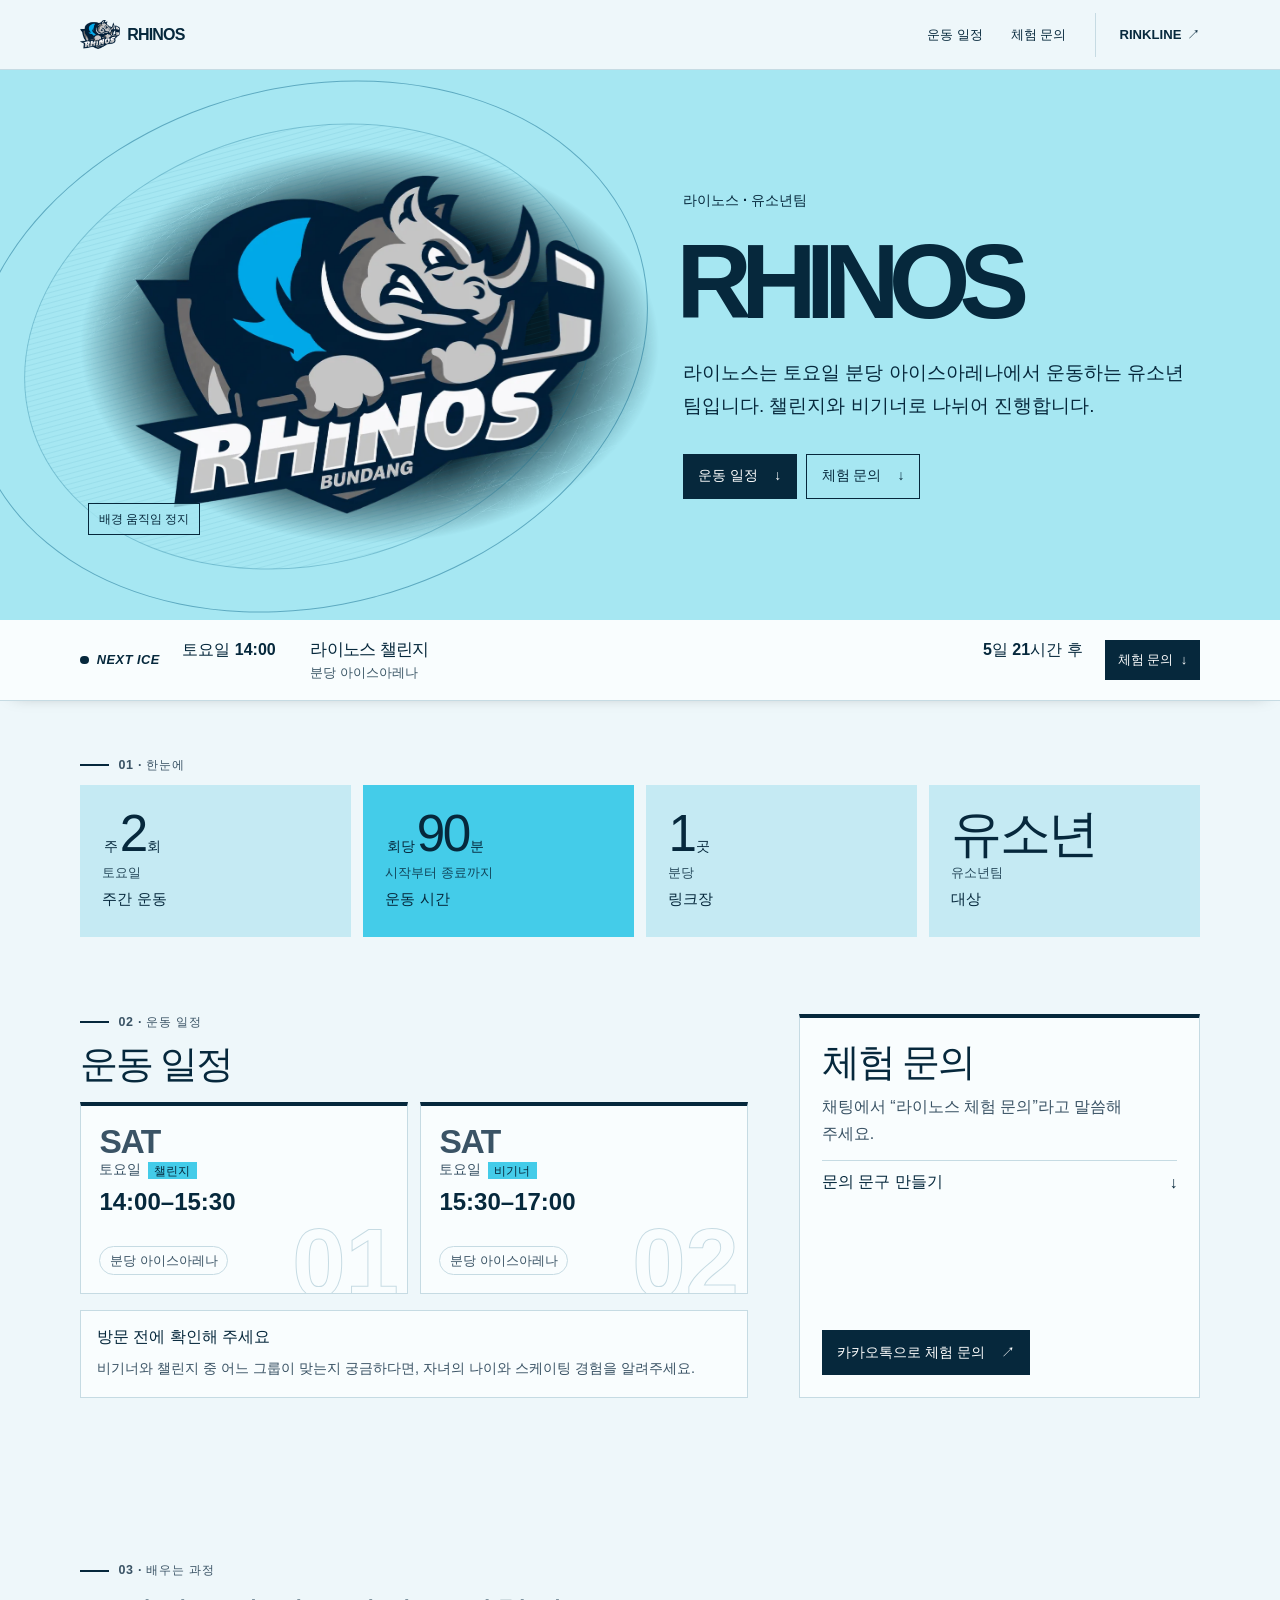
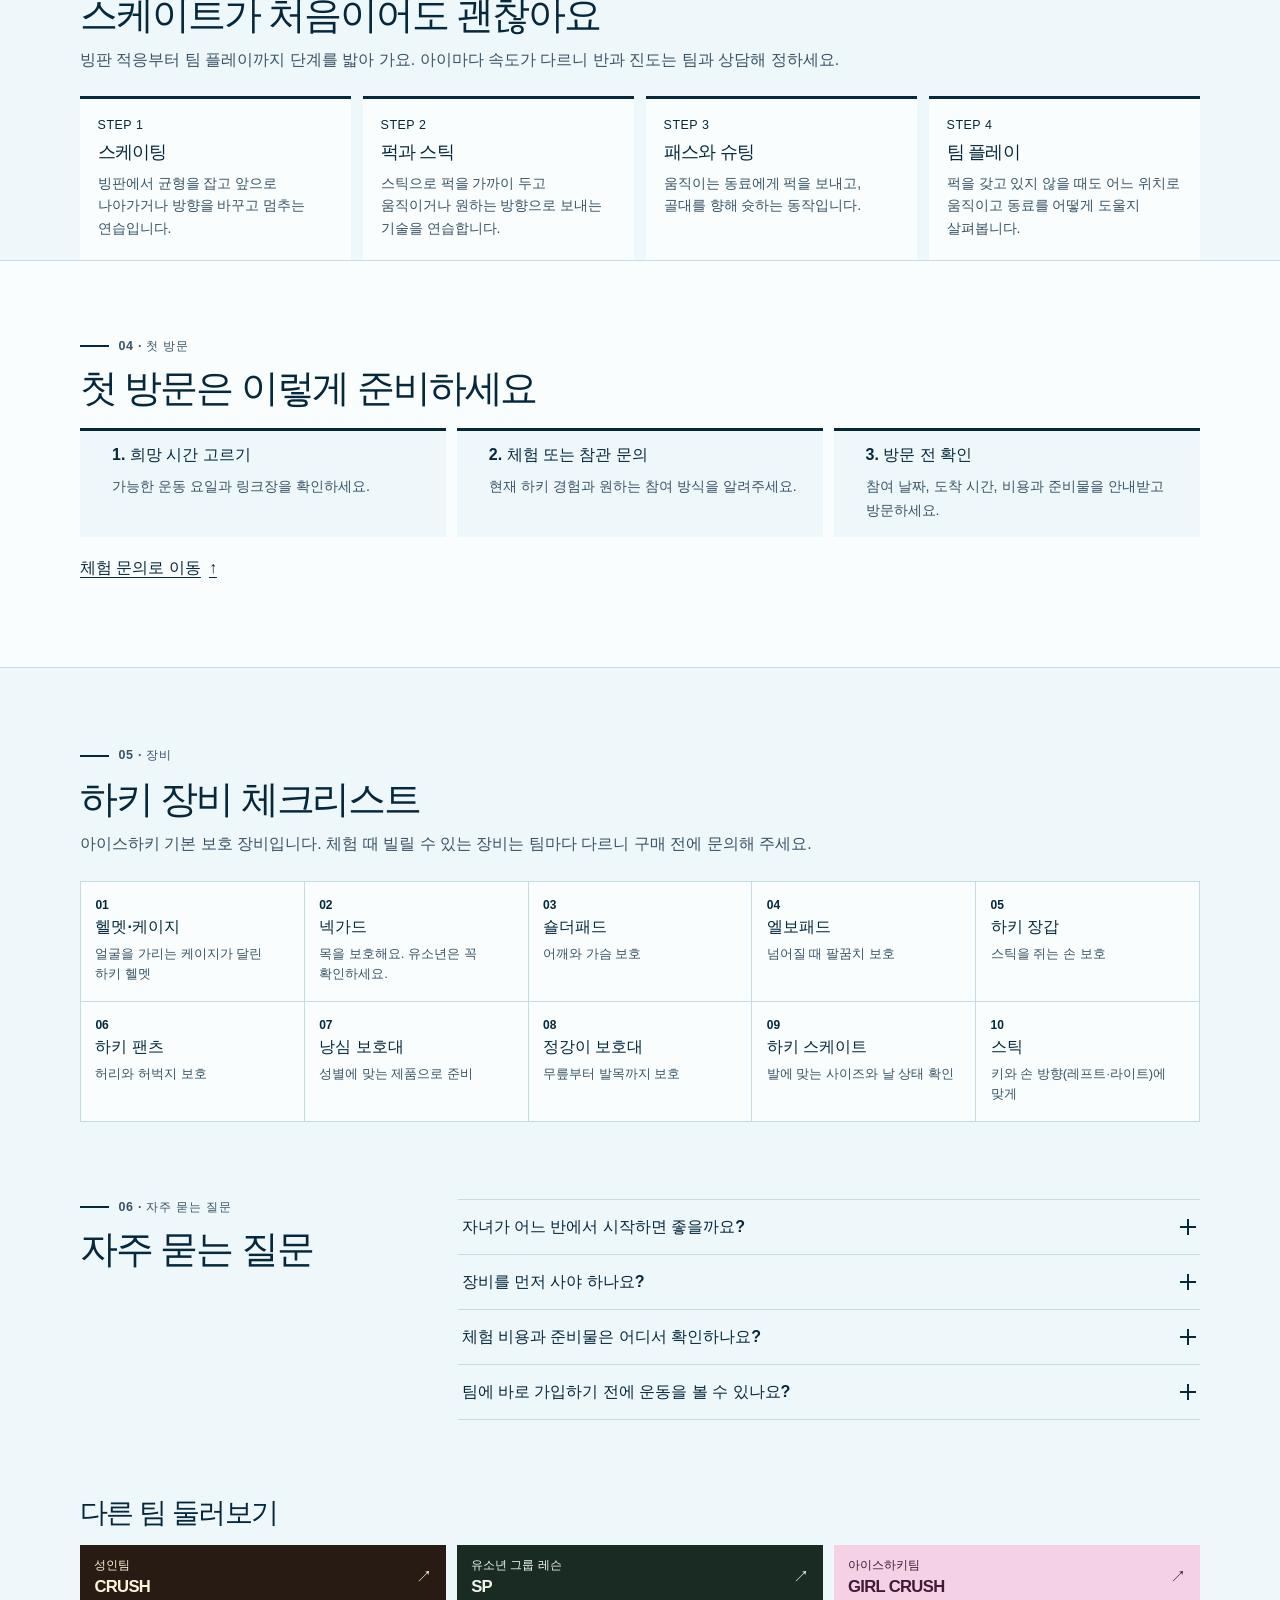
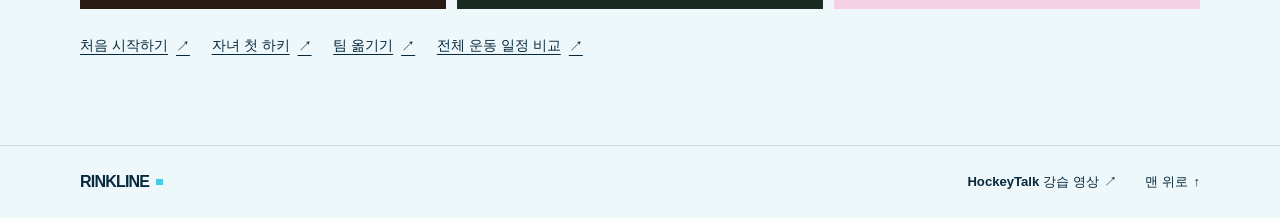
==== commit b1bc635c: "Deploy Rinkline-Source 0520874010a20997a592511dd4b46ce64b1e2560" ====
--- a/index.html
+++ b/index.html
@@ -3,19 +3,19 @@
 <head>
   <meta charset="utf-8">
   <meta name="viewport" content="width=device-width, initial-scale=1">
-  <title>라이노스</title>
-  <meta name="description" content="라이노스 아이스하키 팀을 소개합니다.">
+  <title>라이노스 | 분당 유소년 아이스하키 팀 – 링크라인 하키</title>
+  <meta name="description" content="라이노스는 토요일 분당 아이스아레나에서 챌린지·비기너 반으로 운동하는 유소년 아이스하키 팀입니다. 자녀에게 맞는 반과 체험 방법을 확인하세요.">
   <link rel="canonical" href="https://wooengcompany.github.io/Rhinos-Hockey/">
   <meta property="og:type" content="website">
   <meta property="og:locale" content="ko_KR">
   <meta property="og:site_name" content="라이노스">
-  <meta property="og:title" content="라이노스">
-  <meta property="og:description" content="라이노스 아이스하키 팀을 소개합니다.">
+  <meta property="og:title" content="라이노스 | 분당 유소년 아이스하키 팀 – 링크라인 하키">
+  <meta property="og:description" content="라이노스는 토요일 분당 아이스아레나에서 챌린지·비기너 반으로 운동하는 유소년 아이스하키 팀입니다. 자녀에게 맞는 반과 체험 방법을 확인하세요.">
   <meta property="og:url" content="https://wooengcompany.github.io/Rhinos-Hockey/">
   <meta property="og:image" content="https://wooengcompany.github.io/Rhinos-Hockey/logo.png">
   <link rel="icon" type="image/png" href="./favicon.png">
   <link rel="stylesheet" href="./style.css">
-  <script type="application/ld+json">{"@context":"https://schema.org","@graph":[{"@type":"WebSite","@id":"https://wooengcompany.github.io/Rhinos-Hockey/#website","name":"라이노스","url":"https://wooengcompany.github.io/Rhinos-Hockey/","inLanguage":"ko"},{"@type":"WebPage","@id":"https://wooengcompany.github.io/Rhinos-Hockey/#webpage","name":"라이노스","description":"라이노스 아이스하키 팀을 소개합니다.","url":"https://wooengcompany.github.io/Rhinos-Hockey/","inLanguage":"ko","isPartOf":{"@id":"https://wooengcompany.github.io/Rhinos-Hockey/#website"}}]}</script>
+  <script type="application/ld+json">{"@context":"https://schema.org","@graph":[{"@type":"WebSite","@id":"https://wooengcompany.github.io/Rhinos-Hockey/#website","name":"라이노스","url":"https://wooengcompany.github.io/Rhinos-Hockey/","inLanguage":"ko"},{"@type":"WebPage","@id":"https://wooengcompany.github.io/Rhinos-Hockey/#webpage","name":"라이노스 | 분당 유소년 아이스하키 팀 – 링크라인 하키","description":"라이노스는 토요일 분당 아이스아레나에서 챌린지·비기너 반으로 운동하는 유소년 아이스하키 팀입니다. 자녀에게 맞는 반과 체험 방법을 확인하세요.","url":"https://wooengcompany.github.io/Rhinos-Hockey/","inLanguage":"ko","isPartOf":{"@id":"https://wooengcompany.github.io/Rhinos-Hockey/#website"},"about":{"@id":"https://wooengcompany.github.io/Rhinos-Hockey/#team"}},{"@type":"SportsTeam","@id":"https://wooengcompany.github.io/Rhinos-Hockey/#team","name":"라이노스","alternateName":"RHINOS","sport":"Ice hockey","url":"https://wooengcompany.github.io/Rhinos-Hockey/","logo":"https://wooengcompany.github.io/Rhinos-Hockey/logo.png","location":[{"@type":"Place","name":"분당 아이스아레나"}],"memberOf":{"@id":"https://wooengcompany.github.io/Rinkline/#organization"}}]}</script>
   <script type="module" src="./practice-clock.mjs"></script>
   <script type="module" src="./inquiry-draft.mjs"></script>
 </head>
@@ -26,7 +26,7 @@
     <header class="site-header">
       <div class="wrap nav-inner">
         <a class="brand" href="./">
-          <img src="./logo.png" width="40" height="40" alt="">
+          <img src="./logo.webp" width="40" height="40" alt="">
           <span>RHINOS</span>
         </a>
         <nav aria-label="주 메뉴">
@@ -53,8 +53,8 @@
       <source src="./hero.mp4" type="video/mp4">
     </video>
         <div class="poster-detail" aria-hidden="true"></div>
-        <img src="./logo.png" width="1145" height="826" alt="" fetchpriority="high">
-        <button type="button" class="video-toggle" aria-pressed="false" hidden>배경 영상 정지</button>
+        <img src="./logo.webp" width="1145" height="826" alt="" fetchpriority="high">
+        <button type="button" class="video-toggle" aria-pressed="false" hidden>배경 움직임 정지</button>
       </div>
     </div>
   </section>
--- a/style.css
+++ b/style.css
@@ -10,7 +10,7 @@
 h1, h2, h3, p, ul { margin: 0; }
 a { color: inherit; text-decoration: none; }
 img { display: block; max-width: 100%; height: auto; }
-:focus-visible { outline: 3px solid currentColor; outline-offset: 4px; }
+:focus-visible { outline: 3px solid var(--focus-ring, currentColor); outline-offset: 4px; }
 
 .theme-hub {
   --paper: #f4f3ea;
@@ -40,6 +40,7 @@
   --field-ink: #fff3cf;
   --card-bg: #271b13;
   --card-ink: #fff4d9;
+  --action-text: #7a5200;
 }
 
 .theme-rhinos {
@@ -70,6 +71,7 @@
   --field-ink: #f1f8eb;
   --card-bg: #1a2b23;
   --card-ink: #f1f8eb;
+  --action-text: #2f6b1d;
 }
 
 .theme-girlcrush {
@@ -88,6 +90,7 @@
 }
 
 .site {
+  --focus-ring: var(--ink);
   --motion-ease: cubic-bezier(.2, .75, .3, 1);
   --motion-fast: 180ms;
   min-height: 100vh;
@@ -95,6 +98,7 @@
   color: var(--ink);
 }
 
+.team-hero, .hub-poster, .guide-section, .next-up, .stat-row { --focus-ring: var(--field-ink); }
 .wrap { width: min(1120px, calc(100% - clamp(2rem, 8vw, 7rem))); margin-inline: auto; }
 .section { padding-block: clamp(2.75rem, 6vw, 5.5rem); }
 .section-heading { margin-bottom: 1.45rem; }
@@ -337,7 +341,7 @@
 
 .location-grid { display: grid; grid-template-columns: repeat(3, minmax(0, 1fr)); gap: .85rem; }
 .location { padding: clamp(1rem, 3vw, 1.5rem); background: var(--panel); border: 1px solid var(--line); border-top: 4px solid var(--action); }
-.location > p { margin-bottom: .42rem; color: var(--action); font-size: .85rem; font-weight: 800; }
+.location > p { margin-bottom: .42rem; color: var(--action-text, var(--action)); font-size: .85rem; font-weight: 800; }
 .location h3, .skill-board dt { font-size: clamp(1.08rem, 2vw, 1.4rem); letter-spacing: -.055em; }
 .location ul { margin-top: .8rem; padding: 0; list-style: none; }
 .location li { border-top: 1px solid var(--line); }
@@ -372,7 +376,7 @@
   list-style: none;
 }
 .faq-list summary::-webkit-details-marker { display: none; }
-.faq-list summary span { position: relative; flex: 0 0 1rem; width: 1rem; height: 1rem; color: var(--action); }
+.faq-list summary span { position: relative; flex: 0 0 1rem; width: 1rem; height: 1rem; color: var(--action-text, var(--action)); }
 .faq-list summary span::before, .faq-list summary span::after { position: absolute; inset: calc(50% - 1px) 0 auto; height: 2px; background: currentColor; content: ""; }
 .faq-list summary span::after { transform: rotate(90deg); }
 .faq-list details[open] summary span::after { transform: rotate(0); }
@@ -401,7 +405,7 @@
   border-radius: 0; background: var(--panel); color: var(--ink); font: inherit;
 }
 .web-inquiry-form .inquiry-consent { display: flex; align-items: flex-start; gap: .45rem; line-height: 1.6; }
-.inquiry-consent input { flex: none; width: 1rem; height: 1rem; margin: .19rem 0 0; accent-color: var(--action); }
+.inquiry-consent input { flex: none; width: 1rem; height: 1rem; margin: .19rem 0 0; accent-color: var(--action-text, var(--action)); }
 .inquiry-privacy { padding-block: .45rem; border-block: 1px solid var(--line); font-size: .84rem; line-height: 1.65; }
 .inquiry-privacy summary { cursor: pointer; font-weight: 700; }
 .web-inquiry-form button { justify-self: start; font-family: inherit; cursor: pointer; }
@@ -616,6 +620,7 @@
   cursor: pointer;
 }
 .video-toggle[hidden] { display: none; }
+.site-rhinos .team-poster .video-toggle { right: auto; left: .5rem; }
 a.schedule-place { text-decoration: underline; text-decoration-color: var(--line); text-underline-offset: .25rem; }
 a.schedule-place:hover { color: var(--ink); text-decoration-color: currentColor; }
 
@@ -656,12 +661,12 @@
 .gear { padding-top: 0; }
 .gear-list { display: grid; grid-template-columns: repeat(5, minmax(0, 1fr)); gap: 1px; margin: 0; padding: 1px; background: var(--line); list-style: none; counter-reset: gear; }
 .gear-list li { display: grid; align-content: start; gap: .35rem; padding: 1rem .9rem 1.1rem; background: var(--panel); counter-increment: gear; word-break: keep-all; overflow-wrap: anywhere; }
-.gear-list li::before { color: var(--action); font-size: .75rem; font-weight: 900; font-variant-numeric: tabular-nums; content: counter(gear, decimal-leading-zero); }
+.gear-list li::before { color: var(--action-text, var(--action)); font-size: .75rem; font-weight: 900; font-variant-numeric: tabular-nums; content: counter(gear, decimal-leading-zero); }
 .gear-list span { color: var(--muted); font-size: .82rem; line-height: 1.5; }
 
 @media (prefers-reduced-motion: no-preference) {
   .ticker ul { animation: ticker 38s linear infinite; }
-  .ticker:hover ul { animation-play-state: paused; }
+  .ticker:hover ul, .motion-paused .ticker ul { animation-play-state: paused; }
 }
 @keyframes ticker { to { transform: translateX(-100%); } }
 @media (prefers-reduced-motion: reduce) { .ticker { overflow-x: auto; } }
@@ -720,6 +725,8 @@
   .team-hero .display, .site-rhinos .team-hero .display, .site-girlcrush .team-hero .display { font-size: clamp(3.85rem, 16vw, 6.5rem); }
   .site-sp .team-hero .display { font-size: clamp(5.25rem, 28vw, 8rem); }
   .team-poster { min-height: 0; height: auto; aspect-ratio: 1.7; }
+  .team-poster { margin-bottom: 2.6rem; }
+  .team-poster .video-toggle { right: 0; bottom: -2.4rem; }
   .team-poster img { width: 85%; max-height: min(57vw, 280px); }
   .site-crush .team-hero::before { inset: -30% -66% -30% 65%; }
   .site-rhinos .poster-detail { inset: -5% 7%; }
@@ -771,7 +778,7 @@
 .learn { padding-bottom: 0; }
 .learn-steps { display: grid; grid-template-columns: repeat(4, minmax(0, 1fr)); gap: .75rem; margin: 0; padding: 0; list-style: none; }
 .learn-steps li { display: grid; align-content: start; gap: .45rem; padding: 1.2rem 1.1rem 1.3rem; border-top: 3px solid var(--action); background: var(--panel); word-break: keep-all; overflow-wrap: anywhere; }
-.learn-step { color: var(--action); font-family: "Arial Black", Arial, sans-serif; font-size: .78rem; letter-spacing: .04em; }
+.learn-step { color: var(--action-text, var(--action)); font-family: "Arial Black", Arial, sans-serif; font-size: .78rem; letter-spacing: .04em; }
 .learn-steps strong { font-size: 1.15rem; letter-spacing: -.04em; }
 .learn-steps p { color: var(--muted); font-size: .88rem; line-height: 1.6; }
 .site:not(.site-hub) .faq-section { padding-top: 0; }
@@ -800,4 +807,4 @@
 }
 html:has(.next-practice) { scroll-padding-top: 5.5rem; }
 .sticky-cta.is-hidden { display: none; }
-@media (max-width: 640px) { html:has(.next-practice) { scroll-padding-top: 8.5rem; } }
+@media (max-width: 640px) { html:has(.next-practice) { scroll-padding-top: 8.5rem; } html:has(.sticky-cta) { scroll-padding-bottom: 5rem; } }
